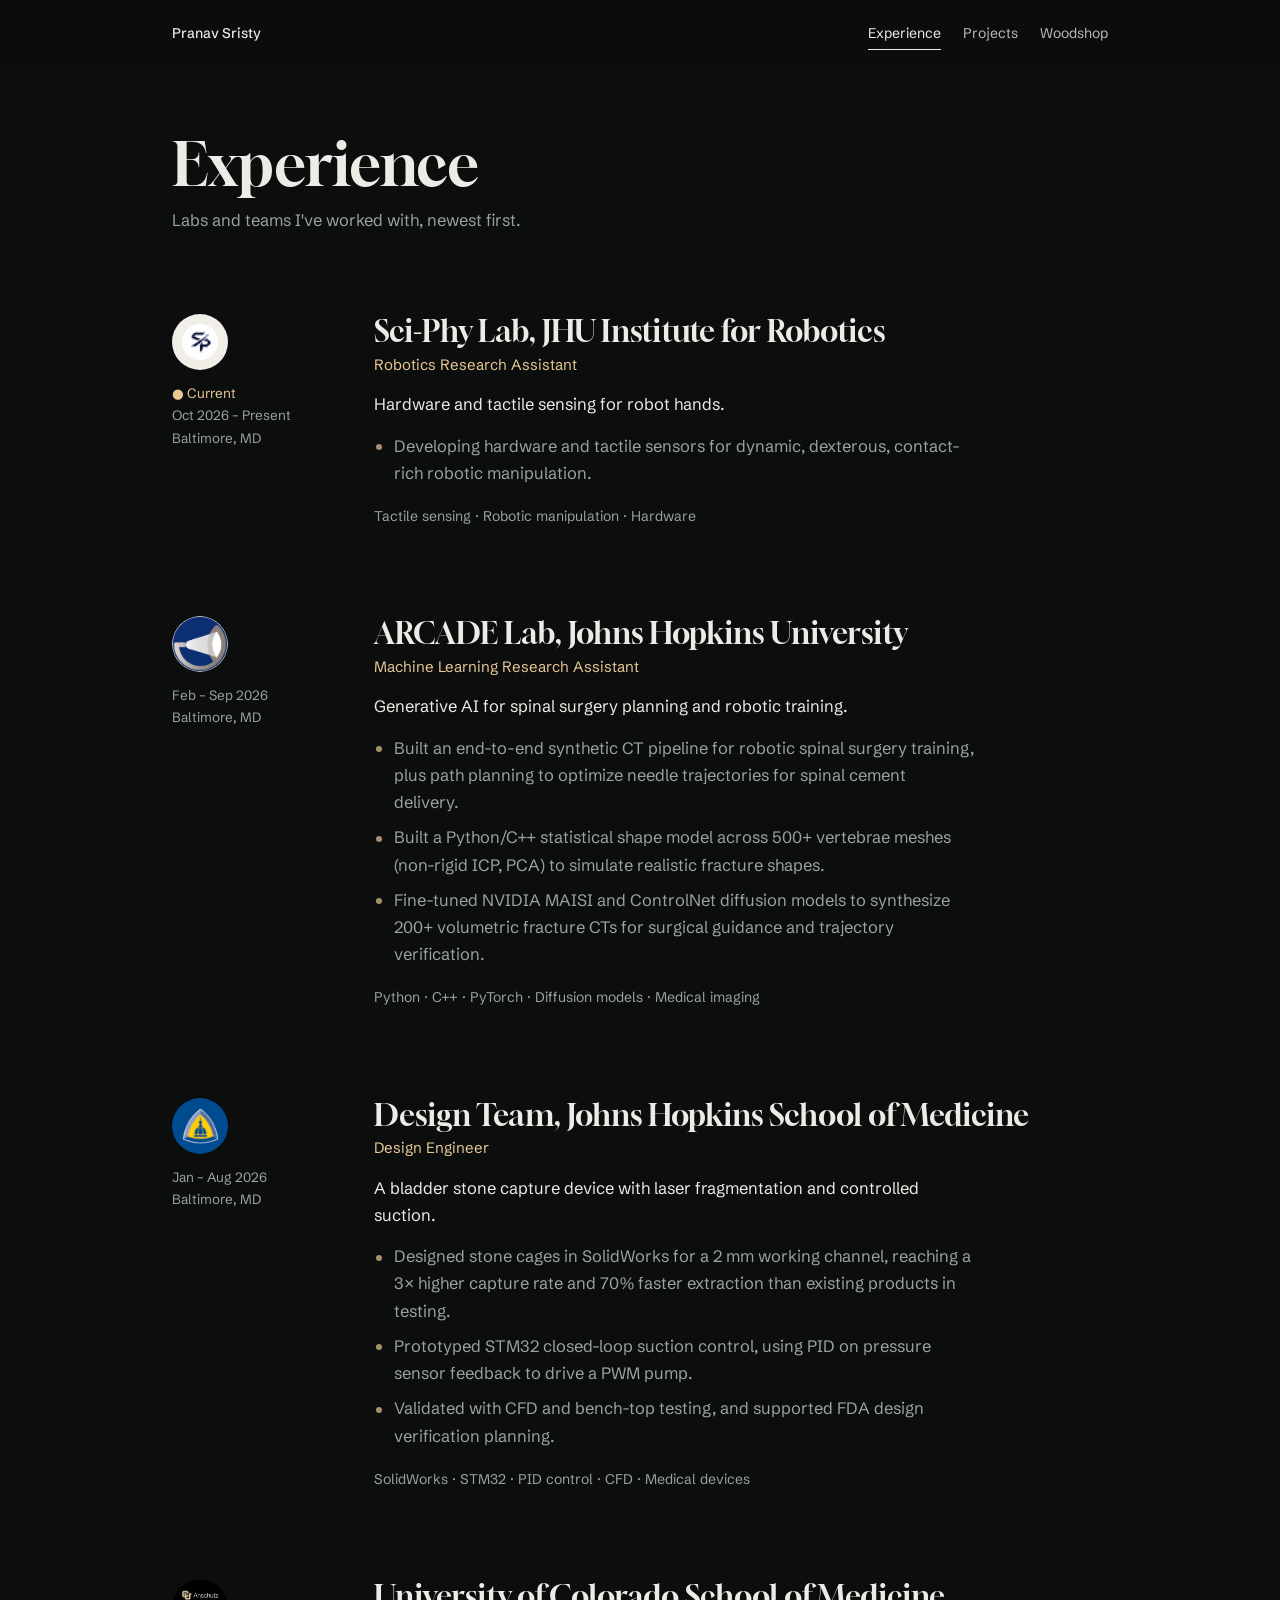
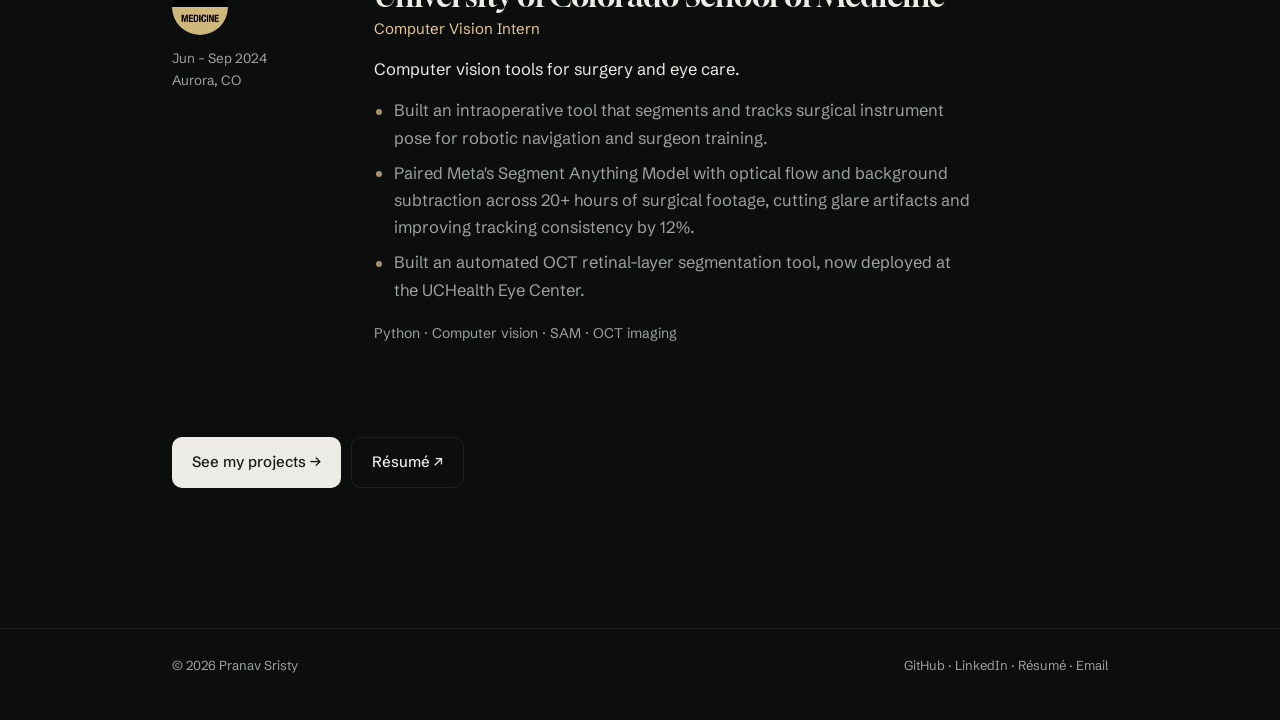
==== experience.html @ 165b97ce "layout changes" ====
<!DOCTYPE html>
<html lang="en">
<head>
  <meta charset="UTF-8" />
  <meta name="viewport" content="width=device-width, initial-scale=1.0" />
  <title>Experience · Pranav Sristy</title>
  <meta name="description" content="Experience and education of Pranav Sristy." />
  <link rel="preconnect" href="https://fonts.googleapis.com" />
  <link rel="preconnect" href="https://fonts.gstatic.com" crossorigin />
  <link href="https://fonts.googleapis.com/css2?family=Gloock&family=Schibsted+Grotesk:wght@400;500;600&display=swap" rel="stylesheet" />
  <link rel="stylesheet" href="style.css?v=11" />
</head>
<body class="inner">
  <header class="site-header">
    <div class="wrap">
      <a class="name" href="index.html">Pranav Sristy</a>
      <nav><a href="experience.html" class="active">Experience</a><a href="projects.html">Projects</a><a href="woodworking.html">Woodshop</a></nav>
    </div>
  </header>

  <main><div class="wrap">
    <div class="page-head">
      <h1 class="fade">Experience</h1>
      <p class="fade" style="animation-delay:.1s">Labs and teams I've worked with, newest first.</p>
    </div>


    <!-- ============ ROLE ============
         Copy an <article> to add another. The id must match the link on the home page (index.html). -->
    <article class="role reveal" id="sciphy">
      <div class="side"><div class="logo light"><img src="images/sciphy2.png" alt="Sci-Phy Lab"></div><span class="meta"><span class="now">● Current</span><br>Oct 2026 – Present<br>Baltimore, MD</span></div>
      <div>
        <h2>Sci-Phy Lab, JHU Institute for Robotics</h2>
        <div class="title">Robotics Research Assistant</div>
        <p class="summary">Hardware and tactile sensing for robot hands.</p>
        <ul>
          <li>Developing hardware and tactile sensors for dynamic, dexterous, contact-rich robotic manipulation.</li>
        </ul>
        <p class="stack">Tactile sensing · Robotic manipulation · Hardware</p>
      </div>
    </article>

    <article class="role reveal" id="arcade">
      <div class="side"><div class="logo"><img src="images/arcade_img.png" alt="ARCADE Lab"></div><span class="meta">Feb – Sep 2026<br>Baltimore, MD</span></div>
      <div>
        <h2>ARCADE Lab, Johns Hopkins University</h2>
        <div class="title">Machine Learning Research Assistant</div>
        <p class="summary">Generative AI for spinal surgery planning and robotic training.</p>
        <ul>
          <li>Built an end-to-end synthetic CT pipeline for robotic spinal surgery training, plus path planning to optimize needle trajectories for spinal cement delivery.</li>
          <li>Built a Python/C++ statistical shape model across 500+ vertebrae meshes (non-rigid ICP, PCA) to simulate realistic fracture shapes.</li>
          <li>Fine-tuned NVIDIA MAISI and ControlNet diffusion models to synthesize 200+ volumetric fracture CTs for surgical guidance and trajectory verification.</li>
        </ul>
        <p class="stack">Python · C++ · PyTorch · Diffusion models · Medical imaging</p>
      </div>
    </article>

    <article class="role reveal" id="design-team">
      <div class="side"><div class="logo"><img src="images/cropped_circle_image.png" alt="JHU Design Team"></div><span class="meta">Jan – Aug 2026<br>Baltimore, MD</span></div>
      <div>
        <h2>Design Team, Johns Hopkins School of Medicine</h2>
        <div class="title">Design Engineer</div>
        <p class="summary">A bladder stone capture device with laser fragmentation and controlled suction.</p>
        <ul>
          <li>Designed stone cages in SolidWorks for a 2 mm working channel, reaching a 3× higher capture rate and 70% faster extraction than existing products in testing.</li>
          <li>Prototyped STM32 closed-loop suction control, using PID on pressure sensor feedback to drive a PWM pump.</li>
          <li>Validated with CFD and bench-top testing, and supported FDA design verification planning.</li>
        </ul>
        <p class="stack">SolidWorks · STM32 · PID control · CFD · Medical devices</p>
      </div>
    </article>

    <article class="role reveal" id="cu-medicine">
      <div class="side"><div class="logo"><img src="images/cu-anschutz.png" alt="University of Colorado School of Medicine"></div><span class="meta">Jun – Sep 2024<br>Aurora, CO</span></div>
      <div>
        <h2>University of Colorado School of Medicine</h2>
        <div class="title">Computer Vision Intern</div>
        <p class="summary">Computer vision tools for surgery and eye care.</p>
        <ul>
          <li>Built an intraoperative tool that segments and tracks surgical instrument pose for robotic navigation and surgeon training.</li>
          <li>Paired Meta's Segment Anything Model with optical flow and background subtraction across 20+ hours of surgical footage, cutting glare artifacts and improving tracking consistency by 12%.</li>
          <li>Built an automated OCT retinal-layer segmentation tool, now deployed at the UCHealth Eye Center.</li>
        </ul>
        <p class="stack">Python · Computer vision · SAM · OCT imaging</p>
      </div>
    </article>

    <div class="reveal" style="padding:24px 0 40px;display:flex;gap:10px;flex-wrap:wrap">
      <a class="btn" href="projects.html">See my projects →</a>
      <a class="btn ghost" href="resume.pdf" target="_blank">Résumé ↗</a>
    </div>
  </div></main>

  <footer class="site-footer">
    <div class="wrap">
      <span>© <span id="year">2026</span> Pranav Sristy</span>
      <span><a href="https://github.com/yourusername" target="_blank" rel="noopener">GitHub</a> · <a href="https://linkedin.com/in/yourusername" target="_blank" rel="noopener">LinkedIn</a> · <a href="resume.pdf" target="_blank">Résumé</a> · <a href="mailto:you@email.com">Email</a></span>
    </div>
  </footer>
  <script src="main.js?v=11"></script>
</body>
</html>
---- style.css ----
/* =========================================================
   Shared styles for every page of the portfolio.
   The sky scene at the top of each page lives in scene.js.
   ========================================================= */

:root {
  --page: #18201b;              /* updated live by scene.js to match the hills */
  --ink: #ecebe5;
  --muted: #9ba39d;
  --faint: rgba(236, 235, 229, .06);
  --line: rgba(236, 235, 229, .1);
  --accent: #e8c894;            /* warm sunlight */
  --hero-ink: #f6f3ea;
  --max: 62rem;
  --serif: "Gloock", Georgia, serif;
  --sans: "Schibsted Grotesk", system-ui, sans-serif;
  --ease-out: cubic-bezier(.2, .8, .2, 1);
  --ease-move: cubic-bezier(.65, 0, .35, 1);
  color-scheme: dark;
}

* { box-sizing: border-box; margin: 0; padding: 0; }
html { scroll-behavior: smooth; scroll-padding-top: 80px; }
body {
  background: var(--page); color: var(--ink);
  font-family: var(--sans); font-size: 16.5px; line-height: 1.65;
  -webkit-font-smoothing: antialiased; transition: background-color 1s;
}
a { color: inherit; text-decoration: none; }
img { max-width: 100%; display: block; }
::selection { background: var(--accent); color: #1a1710; }
:focus-visible { outline: 2px solid var(--accent); outline-offset: 3px; border-radius: 6px; }

.wrap { max-width: var(--max); margin: 0 auto; padding-left: 28px; padding-right: 28px; position: relative; }
.meta { font-size: 13.5px; color: var(--muted); }
.link { color: var(--ink); text-decoration: underline; text-decoration-color: rgba(236, 235, 229, .3); text-underline-offset: 4px; transition: text-decoration-color .2s, color .2s; }
.link:hover { text-decoration-color: var(--accent); }
.ph { position: absolute; inset: 0; display: grid; place-items: center; font-size: 13px; color: var(--muted); }

/* ============ HEADER ============ */
.site-header { position: fixed; top: 0; left: 0; right: 0; z-index: 50; color: var(--hero-ink); transition: background .4s, color .4s, box-shadow .4s; }
.site-header .wrap { display: flex; justify-content: space-between; align-items: center; height: 68px; font-size: 14px; }
.site-header .name { font-weight: 500; }
.site-header nav { display: flex; gap: 22px; align-items: center; }
.site-header nav a { opacity: .78; transition: opacity .2s; position: relative; }
.site-header nav a:hover, .site-header nav a.active { opacity: 1; }
.site-header nav a.active::after { content: ""; position: absolute; left: 0; right: 0; bottom: -4px; height: 1px; background: currentColor; }
.when { font-size: 13px; opacity: .7; }
.site-header.solid {
  color: var(--ink); background: color-mix(in srgb, var(--page) 82%, transparent);
  backdrop-filter: blur(14px); -webkit-backdrop-filter: blur(14px); box-shadow: 0 1px 0 var(--line);
}
.site-header.solid .when { display: none; }

/* ============ SKY SCENE ============ */
.scene-hero { position: relative; height: 100svh; min-height: 640px; max-height: 1000px; color: var(--hero-ink); overflow: hidden; }
.scene-hero.short { height: 58svh; min-height: 440px; max-height: 620px; }
.scene { position: absolute; inset: 0; width: 100%; height: 100%; display: block; }
.scene-hero::after { content: ""; position: absolute; left: 0; right: 0; bottom: 0; height: 90px; background: linear-gradient(transparent, var(--page)); pointer-events: none; z-index: 1; }
.hero-text { position: absolute; left: 0; right: 0; top: 20%; z-index: 2; }
.scene-hero.short .hero-text { top: 104px; }
.hero-text h1 { font-family: var(--serif); font-weight: 400; font-size: clamp(50px, 7.4vw, 92px); line-height: 1; text-wrap: balance; }
.scene-hero.short h1 { font-size: clamp(40px, 5.6vw, 68px); }
.hero-text p { margin-top: 18px; font-size: clamp(16px, 1.5vw, 19px); max-width: 44ch; opacity: .9; }
.hero-links { display: flex; gap: 18px; margin-top: 22px; font-size: 14px; flex-wrap: wrap; }
.hero-links a { opacity: .85; border-bottom: 1px solid transparent; transition: opacity .2s, border-color .2s; }
.hero-links a:hover { opacity: 1; border-color: currentColor; }
.back { display: inline-flex; gap: 8px; align-items: center; font-size: 14px; opacity: .8; margin-bottom: 18px; transition: opacity .2s; }
.back span { transition: transform .3s; }
.back:hover { opacity: 1; }
.back:hover span { transform: translateX(-4px); }

.fade { opacity: 0; transform: translateY(12px); filter: blur(6px); animation: fade-in 1.2s var(--ease-out) forwards; }
@keyframes fade-in { to { opacity: 1; transform: none; filter: none; } }
/* an animation (not a transition) so it never fights hover/press transitions on the same element */
.reveal { opacity: 0; }
.reveal.in { animation: rise .8s var(--ease-out) both; }
@keyframes rise { from { opacity: 0; transform: translateY(16px); } to { opacity: 1; transform: none; } }

/* ============ HOME SECTIONS ============ */
main { padding: 24px 0 40px; }
section { padding: 64px 0; }
.label { font-size: 15px; font-weight: 500; color: var(--accent); margin-bottom: 20px; display: flex; justify-content: space-between; align-items: baseline; gap: 16px; }
.label a { font-weight: 400; color: var(--muted); transition: color .2s; }
.label a:hover { color: var(--ink); }
.big { font-family: var(--serif); font-size: clamp(24px, 2.8vw, 32px); line-height: 1.3; max-width: 30ch; text-wrap: balance; }
.big em { font-style: normal; color: var(--accent); }
.p { color: var(--muted); margin-top: 16px; max-width: 60ch; }
.stack { margin-top: 18px; font-size: 14px; color: var(--muted); }

/* experience rows (home) */
.xp-row { display: grid; grid-template-columns: 56px 1fr auto; gap: 18px; align-items: center; padding: 16px 12px; margin: 0 -12px; border-radius: 12px; transition: background .3s; }
.xp-row:hover { background: var(--faint); }
.xp-row b { font-weight: 500; }
.xp-row p { color: var(--muted); font-size: 15px; }
.xp-row .meta { white-space: nowrap; }
.xp-row .arrow { display: inline-block; margin-left: 10px; color: var(--accent); opacity: 0; transform: translateX(-6px); transition: .3s; }
.xp-row:hover .arrow { opacity: 1; transform: none; }
.logo { width: 44px; height: 44px; border-radius: 50%; background: var(--faint); display: grid; place-items: center; font-size: 12px; font-weight: 600; overflow: hidden; flex-shrink: 0; }
.logo img { width: 100%; height: 100%; object-fit: cover; }
/* small logos with transparent backgrounds: light backing, shown near their real size */
.logo.light { background: #f1efe8; }
.logo.light img { width: 64%; height: 64%; object-fit: contain; }

/* projects (home): every project gets the same row */
.cards { display: grid; gap: 4px; }
.card { display: grid; grid-template-columns: 240px 1fr; gap: 28px; align-items: center; padding: 12px; margin: 0 -12px; border-radius: 16px; transition: background .3s; }
.card:hover { background: var(--faint); }
.card:active { transform: scale(.99); }
.card .img { position: relative; aspect-ratio: 16/10; border-radius: 10px; background: var(--faint); overflow: hidden; }
.card .img img { width: 100%; height: 100%; object-fit: cover; transition: transform .8s var(--ease-out); }
.card:hover .img img { transform: scale(1.04); }
.card .top { display: flex; justify-content: space-between; gap: 12px; align-items: baseline; }
.card b { font-family: var(--serif); font-weight: 400; font-size: 24px; line-height: 1.2; transition: color .25s; }
.card:hover b { color: var(--accent); }
.card p { color: var(--muted); font-size: 15.5px; margin-top: 6px; max-width: 52ch; }
.card .stack { margin-top: 12px; font-size: 13.5px; }
.card .go { color: var(--accent); opacity: 0; transform: translateX(-6px); transition: opacity .25s, transform .25s var(--ease-out); }
.card:hover .go { opacity: 1; transform: none; }

/* woodshop slideshow (home) */
.shop-row { display: grid; grid-template-columns: 1fr 340px; gap: 40px; align-items: center; }
.shop-row .btn { margin-top: 20px; }
.shop-show { position: relative; display: block; aspect-ratio: 4/3; border-radius: 16px; overflow: hidden; background: var(--faint); isolation: isolate; }
.shop-show .slide { position: absolute; inset: 0; margin: 0; opacity: 0; transition: opacity 1.2s ease; }
.shop-show .slide.on { opacity: 1; }
.shop-show .slide img, .shop-show .slide .ph { width: 100%; height: 100%; object-fit: cover; transform: scale(1.02); }
.shop-show .slide.on img, .shop-show .slide.on .ph { animation: drift 6s ease-out forwards; }
@keyframes drift { from { transform: scale(1.02); } to { transform: scale(1.09); } }
.shop-show::after { content: ""; position: absolute; inset: 0; z-index: 1; pointer-events: none; background: linear-gradient(transparent 50%, rgba(0, 0, 0, .55)); }
.show-bars { position: absolute; left: 12px; right: 12px; top: 11px; z-index: 2; display: flex; gap: 4px; }
.show-bars i { flex: 1; height: 2px; border-radius: 2px; background: rgba(255, 255, 255, .25); overflow: hidden; }
.show-bars i::after { content: ""; display: block; height: 100%; width: 100%; background: #fff; transform: scaleX(0); transform-origin: left; }
.show-bars i.done::after { transform: scaleX(1); }
.show-bars i.on::after { animation: bar var(--dur, 4.5s) linear forwards; }
.shop-show.paused .show-bars i.on::after { animation-play-state: paused; }
@keyframes bar { to { transform: scaleX(1); } }
.show-cap { position: absolute; left: 14px; right: 14px; bottom: 12px; z-index: 2; display: flex; justify-content: space-between; align-items: flex-end; gap: 16px; color: #fff; }
.show-cap b { display: block; font-family: var(--serif); font-weight: 400; font-size: 18px; line-height: 1.15; transition: opacity .4s; }
.show-cap span { font-size: 12px; opacity: .8; }
.show-cap .show-cta { flex-shrink: 0; font-size: 13px; opacity: 1; transition: color .25s; }
.shop-show:hover .show-cta { color: var(--accent); }
.shop-show.swap .show-cap b, .shop-show.swap #showMeta { opacity: 0; }
#showMeta { display: block; transition: opacity .4s; }

.btn { display: inline-flex; align-items: center; gap: 8px; margin-top: 24px; padding: 12px 20px; border-radius: 10px; background: var(--ink); color: #15160f; font-weight: 500; font-family: inherit; font-size: 15px; border: none; cursor: pointer; transition: background .25s, transform .15s var(--ease-out); }
.btn:hover { background: var(--accent); }
.btn:active { transform: scale(.97); }
.btn.ghost { background: transparent; color: var(--ink); border: 1px solid var(--line); }
.btn.ghost:hover { border-color: var(--accent); background: transparent; }
.copied { display: inline-block; margin-left: 12px; font-size: 14px; color: var(--accent); opacity: 0; transform: translateX(-6px); transition: opacity .2s, transform .2s var(--ease-out); }
.copied.show { opacity: 1; transform: none; }
.btn.pulse { animation: pulse .5s var(--ease-out); }
@keyframes pulse { 0% { box-shadow: 0 0 0 0 rgba(232, 200, 148, .55); } 100% { box-shadow: 0 0 0 12px rgba(232, 200, 148, 0); } }

/* ============ FOOTER ============ */
.site-footer { border-top: 1px solid var(--line); }
.site-footer .wrap { padding-top: 26px; padding-bottom: 44px; color: var(--muted); font-size: 13px; display: flex; justify-content: space-between; gap: 12px; flex-wrap: wrap; }
.site-footer a:hover { color: var(--ink); }

/* ============ EXPERIENCE PAGE ============ */
.role { display: grid; grid-template-columns: 170px 1fr; gap: 32px; padding: 44px 0; scroll-margin-top: 90px; }
.role:first-child { padding-top: 24px; }
.role .side { display: flex; flex-direction: column; gap: 12px; }
.role .side .logo { width: 56px; height: 56px; }
.role .now { color: var(--accent); }
.role h2 { font-family: var(--serif); font-weight: 400; font-size: 30px; line-height: 1.15; }
.role .title { color: var(--accent); margin-top: 4px; font-size: 15px; }
.role .summary { margin-top: 14px; max-width: 60ch; }
.role ul { list-style: none; margin-top: 14px; display: grid; gap: 8px; max-width: 60ch; }
.role li { position: relative; padding-left: 20px; color: var(--muted); }
.role li::before { content: ""; position: absolute; left: 2px; top: .7em; width: 6px; height: 6px; border-radius: 50%; background: var(--accent); opacity: .7; }

:target.role h2 { color: var(--accent); transition: color 1.2s; }

/* ============ PROJECT PAGE ============ */
.facts { display: grid; grid-template-columns: repeat(4, 1fr); gap: 24px; margin-top: 8px; }
.facts .meta { display: block; margin-bottom: 2px; }
.facts b { font-weight: 500; font-size: 15px; }
.facts a { color: var(--accent); }
.cover { position: relative; aspect-ratio: 16/8; border-radius: 16px; overflow: hidden; background: var(--faint); margin-top: 28px; }
.cover img, .cover video { width: 100%; height: 100%; object-fit: cover; }
.article { display: grid; grid-template-columns: 170px 1fr; gap: 40px; padding: 56px 0 0; }
.toc { position: sticky; top: 96px; align-self: start; display: grid; gap: 6px; }
.toc a { font-size: 14px; color: var(--muted); transition: color .2s; }
.toc a:hover, .toc a.active { color: var(--ink); }
.toc a.active::before { content: "— "; color: var(--accent); }
.prose { max-width: 640px; }
.prose h2 { font-family: var(--serif); font-weight: 400; font-size: 28px; margin: 52px 0 12px; scroll-margin-top: 96px; }
.prose h2:first-child { margin-top: 0; }
.prose p { color: var(--muted); font-size: 16.5px; }
.prose p + p { margin-top: 14px; }
.prose strong { color: var(--ink); font-weight: 500; }
.prose ul { list-style: none; margin-top: 14px; display: grid; gap: 8px; }
.prose li { position: relative; padding-left: 20px; color: var(--muted); }
.prose li::before { content: ""; position: absolute; left: 2px; top: .7em; width: 6px; height: 6px; border-radius: 50%; background: var(--accent); opacity: .7; }
.prose figure { margin: 26px 0; }
.prose figure .frame { position: relative; aspect-ratio: 16/10; border-radius: 12px; overflow: hidden; background: var(--faint); }
.prose figure img { width: 100%; height: 100%; object-fit: cover; }
.prose figcaption { margin-top: 8px; font-size: 13.5px; color: var(--muted); }
.duo { display: grid; grid-template-columns: 1fr 1fr; gap: 12px; margin: 26px 0; }
.duo figure { margin: 0; }
.stats { display: grid; grid-template-columns: repeat(3, 1fr); gap: 12px; margin-top: 18px; }
.stats div { padding: 4px 0; }
.stats b { display: block; font-family: var(--serif); font-weight: 400; font-size: 30px; color: var(--accent); line-height: 1.1; }
.stats span { font-size: 13px; color: var(--muted); }
.pager { display: grid; grid-template-columns: 1fr 1fr; gap: 14px; margin: 80px 0 20px; padding-top: 28px; border-top: 1px solid var(--line); }
.pager a { padding: 8px 0; }
.pager b { transition: color .25s; }
.pager a:hover b { color: var(--accent); }
.pager a:last-child { text-align: right; }
.pager b { display: block; font-family: var(--serif); font-weight: 400; font-size: 24px; margin-top: 4px; }

/* ============ WOODSHOP PAGE ============ */
.filters { display: flex; flex-wrap: wrap; gap: 22px; margin-bottom: 28px; }
.chip { font: inherit; font-size: 15px; padding: 4px 0; border: none; background: none; color: var(--muted); cursor: pointer; position: relative; transition: color .2s; }
.chip:hover { color: var(--ink); }
.chip::after { content: ""; position: absolute; left: 0; right: 0; bottom: 0; height: 1.5px; background: var(--accent); transform: scaleX(0); transform-origin: left; transition: transform .25s var(--ease-out); }
.chip.on { color: var(--ink); }
.chip.on::after { transform: scaleX(1); }
.chip:active { transform: scale(.97); }
.gallery { columns: 3 240px; column-gap: 14px; }
.piece { break-inside: avoid; display: block; width: 100%; margin: 0 0 20px; padding: 0; border: none; background: none; color: inherit; font: inherit; text-align: left; cursor: zoom-in; }
.piece:active { transform: scale(.99); }
.piece h3 { transition: color .25s; }
.piece:hover h3 { color: var(--accent); }
.piece.hidden { display: none; }
.piece .img { position: relative; background: var(--faint); overflow: hidden; border-radius: 12px; }
.piece .img img { width: 100%; height: 100%; object-fit: cover; transition: transform .8s var(--ease-out); }
.piece:hover .img img { transform: scale(1.04); }
.piece .info { padding: 10px 2px 0; display: flex; justify-content: space-between; align-items: baseline; gap: 10px; }
.piece h3 { font-size: 15.5px; font-weight: 500; }
.tall { aspect-ratio: 3/4; } .wide-img { aspect-ratio: 4/3; } .square { aspect-ratio: 1; }

.lightbox { position: fixed; inset: 0; z-index: 200; display: grid; place-items: center; padding: 24px; background: rgba(8, 10, 9, .78); backdrop-filter: blur(14px); -webkit-backdrop-filter: blur(14px); opacity: 0; pointer-events: none; transition: opacity .2s ease-in; }
.lightbox.open { opacity: 1; pointer-events: auto; transition: opacity .25s var(--ease-out); }
.lb-inner { position: relative; display: grid; grid-template-columns: minmax(0, 1.6fr) minmax(240px, 1fr); width: 100%; max-width: 1060px; max-height: calc(100svh - 48px); border-radius: 18px; overflow: hidden; background: var(--page); transform: scale(.95); transition: transform .2s ease-in; }
.lightbox.open .lb-inner { transform: none; transition: transform .3s var(--ease-out); }
.lb-media { position: relative; min-height: 320px; background: var(--faint); }
.lb-media img { width: 100%; height: 100%; max-height: calc(100svh - 48px); object-fit: contain; }
.lb-body { padding: 30px; display: flex; flex-direction: column; gap: 12px; overflow-y: auto; }
.lb-body h2 { font-family: var(--serif); font-weight: 400; font-size: 30px; line-height: 1.1; }
.lb-body p { color: var(--muted); }
.specs { display: grid; margin-top: 4px; }
.specs div { display: flex; justify-content: space-between; gap: 12px; padding: 9px 0; font-size: 14px; }
.specs div + div { border-top: 1px solid var(--line); }
.lb-nav { display: flex; gap: 8px; margin-top: auto; padding-top: 10px; }
.lb-btn { width: 40px; height: 40px; border-radius: 50%; border: 1px solid var(--line); background: transparent; color: var(--ink); cursor: pointer; font-size: 16px; display: grid; place-items: center; transition: border-color .2s; }
.lb-btn:hover { border-color: var(--accent); }
.lb-btn:active { transform: scale(.94); }
.lb-close { position: absolute; top: 14px; right: 14px; z-index: 2; background: rgba(0, 0, 0, .35); }

/* ============ LANDING (index.html): one screen, no scrolling ============ */
body.landing { height: 100svh; overflow: hidden; }
.landing .scene-hero { height: 100svh; min-height: 0; max-height: none; }
.landing .scene-hero::after { display: none; }
.landing .hero-text { top: 17%; }
.doors { display: flex; flex-direction: column; align-items: flex-start; gap: 4px; margin-top: 30px; }
.doors a { display: inline-flex; align-items: baseline; gap: 12px; font-family: var(--serif); font-size: clamp(26px, 2.8vw, 34px); line-height: 1.2; }
.doors span { background: linear-gradient(currentColor, currentColor) 0 100% / 0 1px no-repeat; transition: background-size .35s var(--ease-out); }
.doors a:hover span { background-size: 100% 1px; }
.doors i { font-style: normal; font-size: .62em; opacity: 0; transform: translateX(-8px); transition: opacity .25s, transform .25s var(--ease-out); }
.doors a:hover i, .doors a:focus-visible i { opacity: 1; transform: none; }
.landing .hero-links { margin-top: 28px; }

/* ============ INNER PAGES: plain, sleek, near black ============ */
body.inner { --page: #0c0d0d; --faint: rgba(255, 255, 255, .05); --line: rgba(255, 255, 255, .08); }
.inner .site-header { position: sticky; color: var(--ink); background: color-mix(in srgb, var(--page) 86%, transparent); backdrop-filter: blur(14px); -webkit-backdrop-filter: blur(14px); }
.inner .site-header.solid { box-shadow: 0 1px 0 var(--line); }
.inner main { padding-top: 0; }
.page-head { padding: 64px 0 36px; }
.page-head h1 { font-family: var(--serif); font-weight: 400; font-size: clamp(42px, 5.4vw, 60px); line-height: 1.05; }
.page-head p { color: var(--muted); margin-top: 12px; max-width: 52ch; }
.page-head .back { color: var(--muted); opacity: 1; margin-bottom: 20px; }
.page-head .back:hover { color: var(--ink); }
.inner .site-footer { margin-top: 60px; }

/* ============ RESPONSIVE ============ */
@media (max-width: 760px) {
  .wrap { padding-left: 20px; padding-right: 20px; }
  .site-header nav { gap: 14px; }
  .site-header nav .hide-sm, .when { display: none; }
  .hero-text { top: 16%; }
  .scene-hero.short .hero-text { top: 92px; }
  .card { grid-template-columns: 1fr; gap: 14px; }
  .xp-row { grid-template-columns: 44px 1fr; }
  .xp-row .meta { grid-column: 2; }
  .shop-row { grid-template-columns: 1fr; gap: 24px; }
  .role, .article { grid-template-columns: 1fr; gap: 16px; }
  .role .side { flex-direction: row; align-items: center; }
  .toc { display: none; }
  .facts { grid-template-columns: repeat(2, 1fr); }
  .stats, .duo { grid-template-columns: 1fr; }
  .pager { grid-template-columns: 1fr; }
  .pager a:last-child { text-align: left; }
  .lb-inner { grid-template-columns: 1fr; overflow-y: auto; }
  .lb-media img { max-height: 55svh; }
}

@media (prefers-reduced-motion: reduce) {
  *, *::before, *::after { animation: none !important; transition: none !important; }
  .fade, .reveal { opacity: 1 !important; transform: none; filter: none; }
}
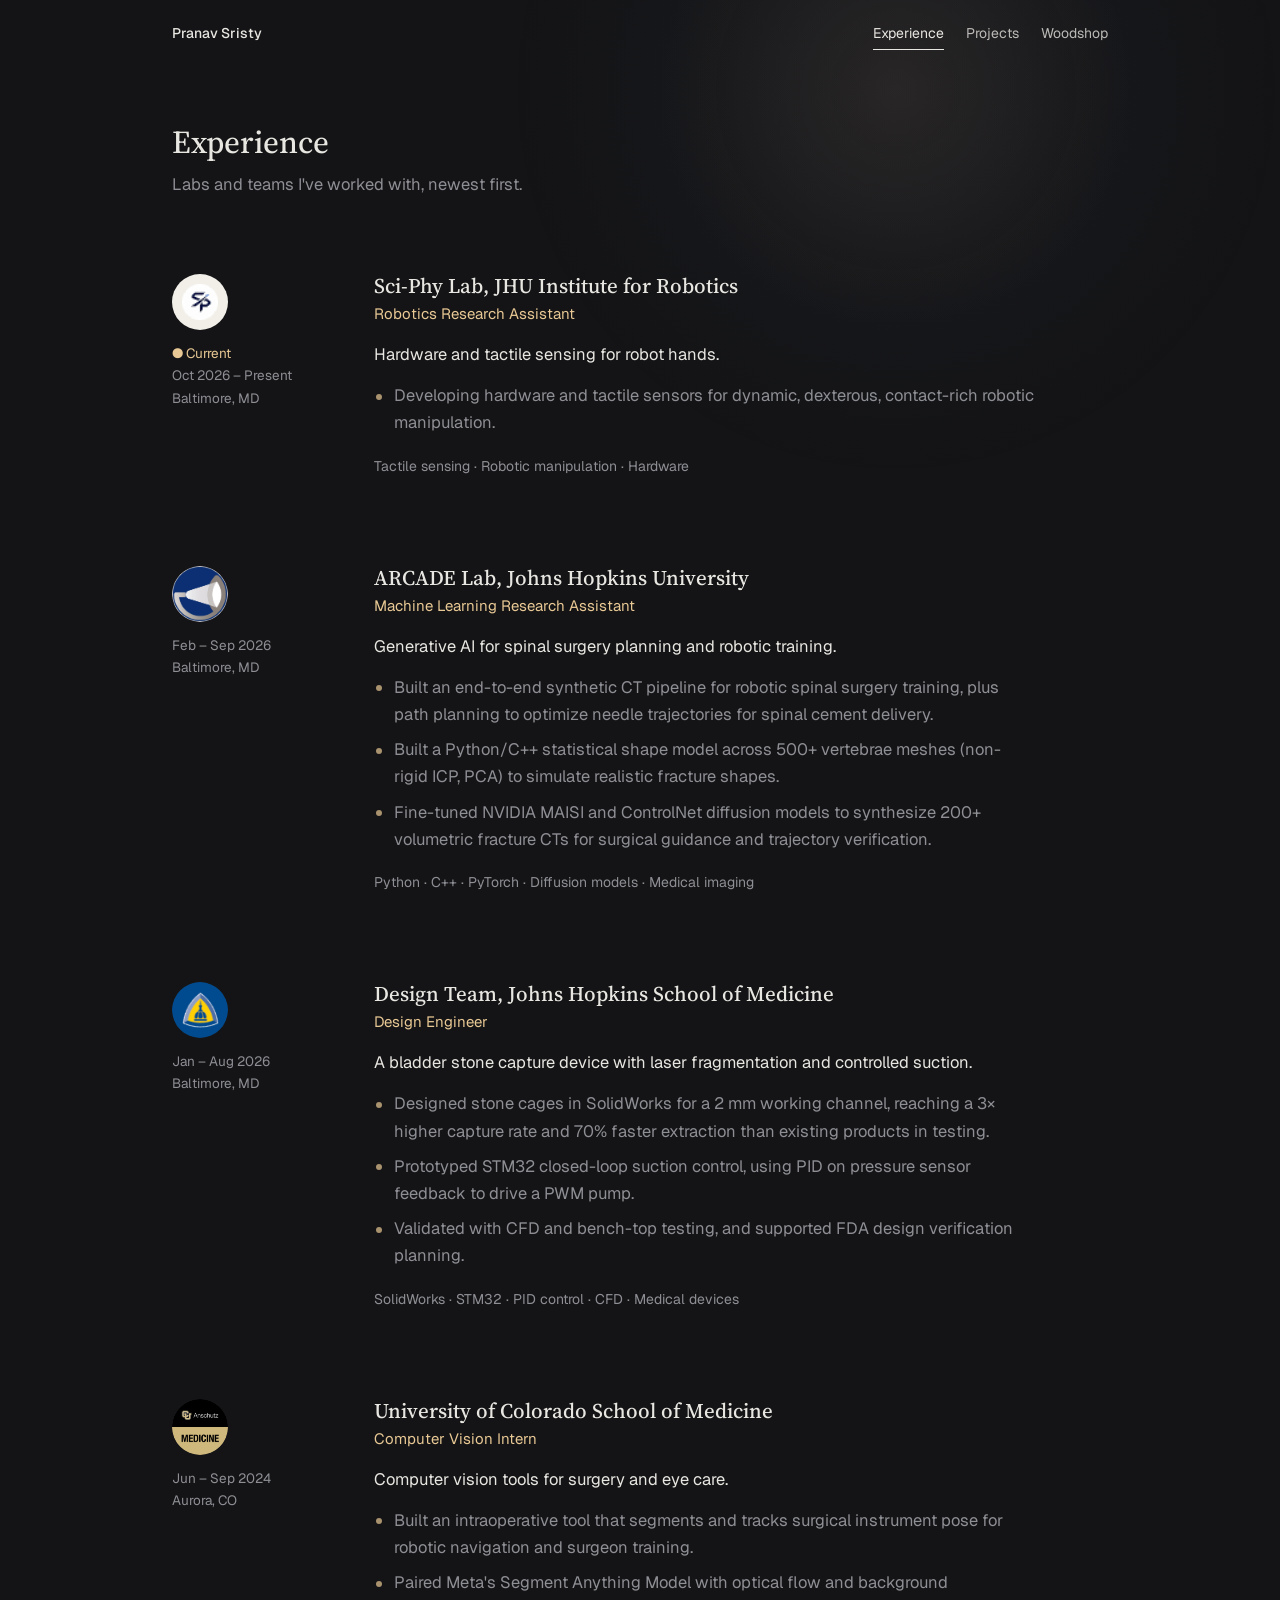
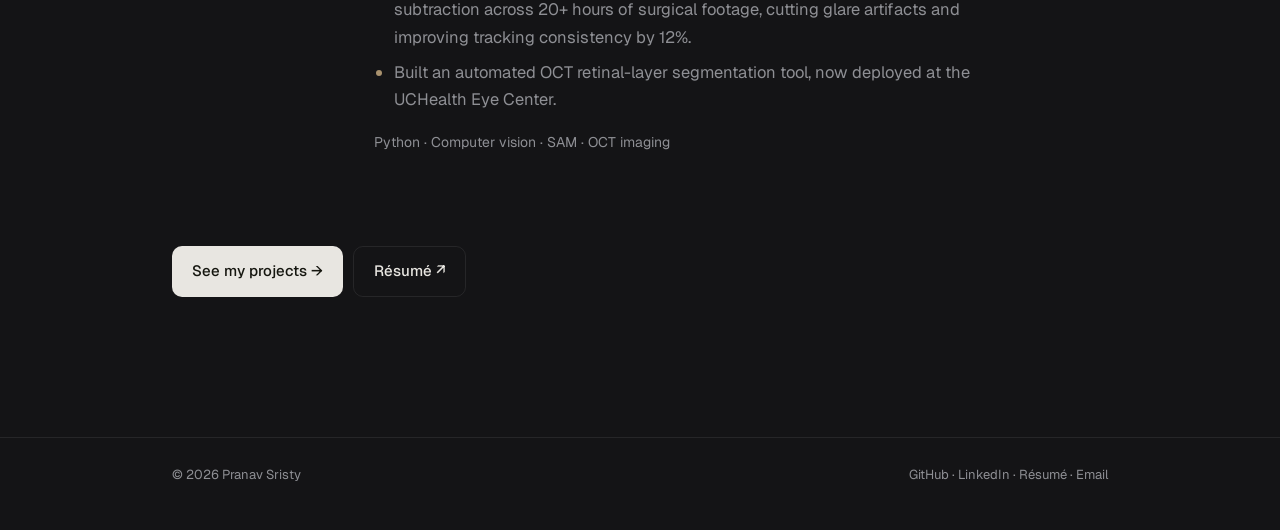
==== commit 024df0f7: "changed theme" ====
--- a/experience.html
+++ b/experience.html
@@ -7,8 +7,8 @@
   <meta name="description" content="Experience and education of Pranav Sristy." />
   <link rel="preconnect" href="https://fonts.googleapis.com" />
   <link rel="preconnect" href="https://fonts.gstatic.com" crossorigin />
-  <link href="https://fonts.googleapis.com/css2?family=Gloock&family=Schibsted+Grotesk:wght@400;500;600&display=swap" rel="stylesheet" />
-  <link rel="stylesheet" href="style.css?v=11" />
+  <link href="https://fonts.googleapis.com/css2?family=Source+Serif+4:opsz,wght@8..60,400;8..60,500&family=Geist:wght@400..600&display=swap" rel="stylesheet" />
+  <link rel="stylesheet" href="style.css?v=14" />
 </head>
 <body class="inner">
   <header class="site-header">
@@ -97,6 +97,6 @@
       <span><a href="https://github.com/yourusername" target="_blank" rel="noopener">GitHub</a> · <a href="https://linkedin.com/in/yourusername" target="_blank" rel="noopener">LinkedIn</a> · <a href="resume.pdf" target="_blank">Résumé</a> · <a href="mailto:you@email.com">Email</a></span>
     </div>
   </footer>
-  <script src="main.js?v=11"></script>
+  <script src="main.js?v=14"></script>
 </body>
 </html>
--- a/style.css
+++ b/style.css
@@ -1,6 +1,6 @@
 /* =========================================================
    Shared styles for every page of the portfolio.
-   The sky scene at the top of each page lives in scene.js.
+   The ink landscape on the landing page lives in scene.js.
    ========================================================= */
 
 :root {
@@ -12,8 +12,8 @@
   --accent: #e8c894;            /* warm sunlight */
   --hero-ink: #f6f3ea;
   --max: 62rem;
-  --serif: "Gloock", Georgia, serif;
-  --sans: "Schibsted Grotesk", system-ui, sans-serif;
+  --serif: "Source Serif 4", Georgia, serif;
+  --sans: "Geist", system-ui, sans-serif;
   --ease-out: cubic-bezier(.2, .8, .2, 1);
   --ease-move: cubic-bezier(.65, 0, .35, 1);
   color-scheme: dark;
@@ -59,8 +59,8 @@
 .scene-hero::after { content: ""; position: absolute; left: 0; right: 0; bottom: 0; height: 90px; background: linear-gradient(transparent, var(--page)); pointer-events: none; z-index: 1; }
 .hero-text { position: absolute; left: 0; right: 0; top: 20%; z-index: 2; }
 .scene-hero.short .hero-text { top: 104px; }
-.hero-text h1 { font-family: var(--serif); font-weight: 400; font-size: clamp(50px, 7.4vw, 92px); line-height: 1; text-wrap: balance; }
-.scene-hero.short h1 { font-size: clamp(40px, 5.6vw, 68px); }
+.hero-text h1 { font-family: var(--serif); font-weight: 500; font-size: clamp(30px, 3.4vw, 42px); line-height: 1; text-wrap: balance; }
+.scene-hero.short h1 { font-size: clamp(28px, 3vw, 36px); }
 .hero-text p { margin-top: 18px; font-size: clamp(16px, 1.5vw, 19px); max-width: 44ch; opacity: .9; }
 .hero-links { display: flex; gap: 18px; margin-top: 22px; font-size: 14px; flex-wrap: wrap; }
 .hero-links a { opacity: .85; border-bottom: 1px solid transparent; transition: opacity .2s, border-color .2s; }
@@ -83,7 +83,7 @@
 .label { font-size: 15px; font-weight: 500; color: var(--accent); margin-bottom: 20px; display: flex; justify-content: space-between; align-items: baseline; gap: 16px; }
 .label a { font-weight: 400; color: var(--muted); transition: color .2s; }
 .label a:hover { color: var(--ink); }
-.big { font-family: var(--serif); font-size: clamp(24px, 2.8vw, 32px); line-height: 1.3; max-width: 30ch; text-wrap: balance; }
+.big { font-family: var(--serif); font-size: clamp(20px, 2vw, 24px); line-height: 1.35; max-width: 30ch; text-wrap: balance; }
 .big em { font-style: normal; color: var(--accent); }
 .p { color: var(--muted); margin-top: 16px; max-width: 60ch; }
 .stack { margin-top: 18px; font-size: 14px; color: var(--muted); }
@@ -111,7 +111,7 @@
 .card .img img { width: 100%; height: 100%; object-fit: cover; transition: transform .8s var(--ease-out); }
 .card:hover .img img { transform: scale(1.04); }
 .card .top { display: flex; justify-content: space-between; gap: 12px; align-items: baseline; }
-.card b { font-family: var(--serif); font-weight: 400; font-size: 24px; line-height: 1.2; transition: color .25s; }
+.card b { font-family: var(--serif); font-weight: 500; font-size: 19px; line-height: 1.2; transition: color .25s; }
 .card:hover b { color: var(--accent); }
 .card p { color: var(--muted); font-size: 15.5px; margin-top: 6px; max-width: 52ch; }
 .card .stack { margin-top: 12px; font-size: 13.5px; }
@@ -136,7 +136,7 @@
 .shop-show.paused .show-bars i.on::after { animation-play-state: paused; }
 @keyframes bar { to { transform: scaleX(1); } }
 .show-cap { position: absolute; left: 14px; right: 14px; bottom: 12px; z-index: 2; display: flex; justify-content: space-between; align-items: flex-end; gap: 16px; color: #fff; }
-.show-cap b { display: block; font-family: var(--serif); font-weight: 400; font-size: 18px; line-height: 1.15; transition: opacity .4s; }
+.show-cap b { display: block; font-family: var(--serif); font-weight: 500; font-size: 16px; line-height: 1.15; transition: opacity .4s; }
 .show-cap span { font-size: 12px; opacity: .8; }
 .show-cap .show-cta { flex-shrink: 0; font-size: 13px; opacity: 1; transition: color .25s; }
 .shop-show:hover .show-cta { color: var(--accent); }
@@ -164,7 +164,7 @@
 .role .side { display: flex; flex-direction: column; gap: 12px; }
 .role .side .logo { width: 56px; height: 56px; }
 .role .now { color: var(--accent); }
-.role h2 { font-family: var(--serif); font-weight: 400; font-size: 30px; line-height: 1.15; }
+.role h2 { font-family: var(--serif); font-weight: 500; font-size: 21px; line-height: 1.15; }
 .role .title { color: var(--accent); margin-top: 4px; font-size: 15px; }
 .role .summary { margin-top: 14px; max-width: 60ch; }
 .role ul { list-style: none; margin-top: 14px; display: grid; gap: 8px; max-width: 60ch; }
@@ -186,7 +186,7 @@
 .toc a:hover, .toc a.active { color: var(--ink); }
 .toc a.active::before { content: "— "; color: var(--accent); }
 .prose { max-width: 640px; }
-.prose h2 { font-family: var(--serif); font-weight: 400; font-size: 28px; margin: 52px 0 12px; scroll-margin-top: 96px; }
+.prose h2 { font-family: var(--serif); font-weight: 500; font-size: 21px; margin: 52px 0 12px; scroll-margin-top: 96px; }
 .prose h2:first-child { margin-top: 0; }
 .prose p { color: var(--muted); font-size: 16.5px; }
 .prose p + p { margin-top: 14px; }
@@ -202,14 +202,14 @@
 .duo figure { margin: 0; }
 .stats { display: grid; grid-template-columns: repeat(3, 1fr); gap: 12px; margin-top: 18px; }
 .stats div { padding: 4px 0; }
-.stats b { display: block; font-family: var(--serif); font-weight: 400; font-size: 30px; color: var(--accent); line-height: 1.1; }
+.stats b { display: block; font-family: var(--serif); font-weight: 500; font-size: 24px; color: var(--accent); line-height: 1.1; }
 .stats span { font-size: 13px; color: var(--muted); }
 .pager { display: grid; grid-template-columns: 1fr 1fr; gap: 14px; margin: 80px 0 20px; padding-top: 28px; border-top: 1px solid var(--line); }
 .pager a { padding: 8px 0; }
 .pager b { transition: color .25s; }
 .pager a:hover b { color: var(--accent); }
 .pager a:last-child { text-align: right; }
-.pager b { display: block; font-family: var(--serif); font-weight: 400; font-size: 24px; margin-top: 4px; }
+.pager b { display: block; font-family: var(--serif); font-weight: 500; font-size: 18px; margin-top: 4px; }
 
 /* ============ WOODSHOP PAGE ============ */
 .filters { display: flex; flex-wrap: wrap; gap: 22px; margin-bottom: 28px; }
@@ -239,7 +239,7 @@
 .lb-media { position: relative; min-height: 320px; background: var(--faint); }
 .lb-media img { width: 100%; height: 100%; max-height: calc(100svh - 48px); object-fit: contain; }
 .lb-body { padding: 30px; display: flex; flex-direction: column; gap: 12px; overflow-y: auto; }
-.lb-body h2 { font-family: var(--serif); font-weight: 400; font-size: 30px; line-height: 1.1; }
+.lb-body h2 { font-family: var(--serif); font-weight: 500; font-size: 22px; line-height: 1.1; }
 .lb-body p { color: var(--muted); }
 .specs { display: grid; margin-top: 4px; }
 .specs div { display: flex; justify-content: space-between; gap: 12px; padding: 9px 0; font-size: 14px; }
@@ -250,27 +250,38 @@
 .lb-btn:active { transform: scale(.94); }
 .lb-close { position: absolute; top: 14px; right: 14px; z-index: 2; background: rgba(0, 0, 0, .35); }
 
-/* ============ LANDING (index.html): one screen, no scrolling ============ */
-body.landing { height: 100svh; overflow: hidden; }
-.landing .scene-hero { height: 100svh; min-height: 0; max-height: none; }
-.landing .scene-hero::after { display: none; }
-.landing .hero-text { top: 17%; }
-.doors { display: flex; flex-direction: column; align-items: flex-start; gap: 4px; margin-top: 30px; }
-.doors a { display: inline-flex; align-items: baseline; gap: 12px; font-family: var(--serif); font-size: clamp(26px, 2.8vw, 34px); line-height: 1.2; }
-.doors span { background: linear-gradient(currentColor, currentColor) 0 100% / 0 1px no-repeat; transition: background-size .35s var(--ease-out); }
-.doors a:hover span { background-size: 100% 1px; }
-.doors i { font-style: normal; font-size: .62em; opacity: 0; transform: translateX(-8px); transition: opacity .25s, transform .25s var(--ease-out); }
-.doors a:hover i, .doors a:focus-visible i { opacity: 1; transform: none; }
-.landing .hero-links { margin-top: 28px; }
-
-/* ============ INNER PAGES: plain, sleek, near black ============ */
-body.inner { --page: #0c0d0d; --faint: rgba(255, 255, 255, .05); --line: rgba(255, 255, 255, .08); }
-.inner .site-header { position: sticky; color: var(--ink); background: color-mix(in srgb, var(--page) 86%, transparent); backdrop-filter: blur(14px); -webkit-backdrop-filter: blur(14px); }
-.inner .site-header.solid { box-shadow: 0 1px 0 var(--line); }
+/* ============ LANDING (index.html): ink mountains on paper, one screen ============ */
+body.landing { --page: #f2eee6; --ink: #1b1a18; --hero-ink: #1b1a18; height: 100svh; overflow: hidden; color-scheme: light; font-family: var(--serif); }
+body.landing ::selection { background: #1b1a18; color: #f2eee6; }
+.ink-hero { position: relative; height: 100svh; overflow: hidden; }
+.ink { position: absolute; inset: 0; width: 100%; height: 100%; display: block; touch-action: pan-y; }
+/* a little paper grain over everything */
+.ink-hero::after { content: ""; position: absolute; inset: 0; pointer-events: none; opacity: .08; mix-blend-mode: multiply;
+  background-image: url("data:image/svg+xml,%3Csvg xmlns='http://www.w3.org/2000/svg' width='180' height='180'%3E%3Cfilter id='n'%3E%3CfeTurbulence type='fractalNoise' baseFrequency='.85' numOctaves='2' stitchTiles='stitch'/%3E%3C/filter%3E%3Crect width='100%25' height='100%25' filter='url(%23n)'/%3E%3C/svg%3E"); }
+.landing .intro { position: absolute; left: 0; right: 0; top: 24%; z-index: 2; pointer-events: none; }
+.landing .intro > * { max-width: 30rem; pointer-events: auto; }
+.landing .intro h1 { font-family: var(--serif); font-weight: 500; font-size: 22px; line-height: 1.25; margin-bottom: 14px; }
+.landing .intro p { font-size: 16px; line-height: 1.6; opacity: .85; }
+.landing .intro p + p { margin-top: 4px; }
+.landing .intro a { background: linear-gradient(currentColor, currentColor) 0 100% / 100% 1px no-repeat; padding-bottom: 1px; transition: background-size .3s var(--ease-out); }
+.landing .intro a:hover { background-size: 0 1px; background-position: 100% 100%; }
+.landing .site-header nav { gap: 22px; }
+.landing .site-header nav a { opacity: .8; }
+.site-header .sep { width: 1px; height: 13px; background: currentColor; opacity: .28; }
+.site-header nav .ext { font-size: 13.5px; }
+.colophon { position: absolute; left: 0; right: 0; bottom: 24px; z-index: 2; display: flex; justify-content: space-between; font-size: 12.5px; opacity: .5; pointer-events: none; }
+
+/* ============ INNER PAGES: plain charcoal, one soft light following the cursor ============ */
+body.inner { --page: #141416; --ink: #e8e6e1; --muted: #8e8f94; --faint: rgba(255, 255, 255, .04); --line: rgba(255, 255, 255, .08); }
+.cursor-glow { position: fixed; inset: 0; z-index: -1; pointer-events: none;
+  background: radial-gradient(340px circle at var(--wx, 70%) var(--wy, 10%), rgba(232, 176, 120, .075), transparent 70%),
+              radial-gradient(560px circle at var(--cx, 70%) var(--cy, 10%), rgba(110, 146, 196, .06), transparent 70%); }
+.inner .site-header { position: sticky; color: var(--ink); background: transparent; }
+.inner .site-header.solid { background: color-mix(in srgb, var(--page) 86%, transparent); backdrop-filter: blur(14px); -webkit-backdrop-filter: blur(14px); box-shadow: 0 1px 0 var(--line); }
 .inner main { padding-top: 0; }
-.page-head { padding: 64px 0 36px; }
-.page-head h1 { font-family: var(--serif); font-weight: 400; font-size: clamp(42px, 5.4vw, 60px); line-height: 1.05; }
-.page-head p { color: var(--muted); margin-top: 12px; max-width: 52ch; }
+.page-head { padding: 56px 0 32px; }
+.page-head h1 { font-family: var(--serif); font-weight: 500; font-size: clamp(26px, 2.6vw, 32px); line-height: 1.15; }
+.page-head p { color: var(--muted); margin-top: 10px; max-width: 52ch; }
 .page-head .back { color: var(--muted); opacity: 1; margin-bottom: 20px; }
 .page-head .back:hover { color: var(--ink); }
 .inner .site-footer { margin-top: 60px; }
@@ -280,6 +291,9 @@
   .wrap { padding-left: 20px; padding-right: 20px; }
   .site-header nav { gap: 14px; }
   .site-header nav .hide-sm, .when { display: none; }
+  .site-header nav .ext, .site-header .sep { display: none; }
+  .landing .intro { top: 18%; }
+  .landing .intro p { font-size: 15px; }
   .hero-text { top: 16%; }
   .scene-hero.short .hero-text { top: 92px; }
   .card { grid-template-columns: 1fr; gap: 14px; }
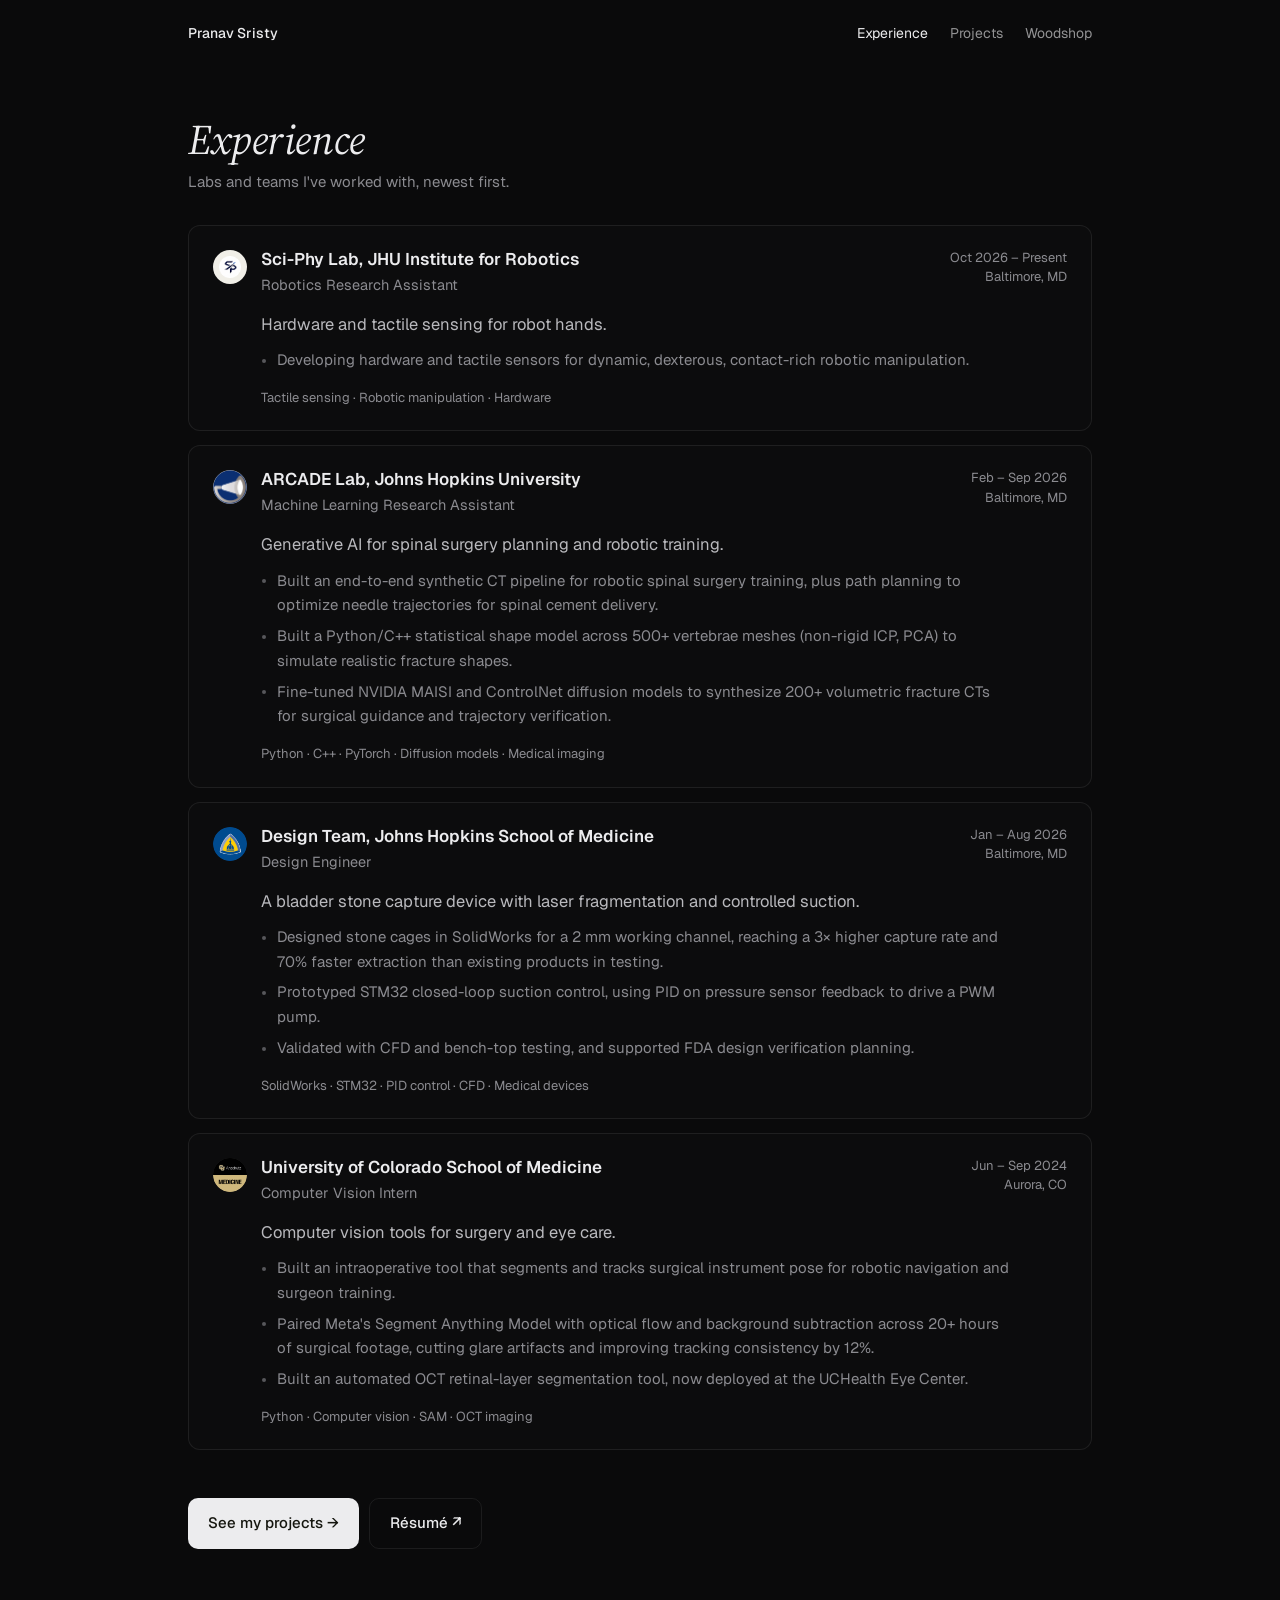
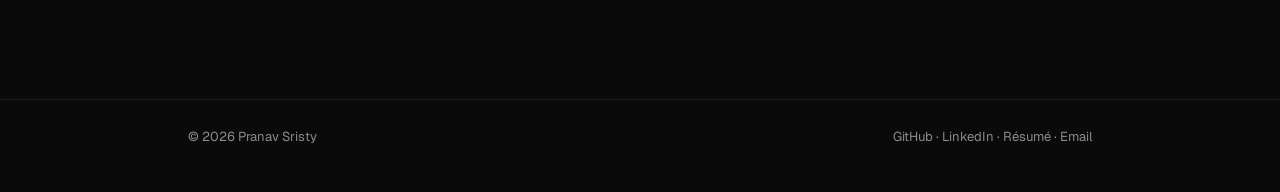
==== commit 1f86e37e: "small changes" ====
--- a/experience.html
+++ b/experience.html
@@ -7,8 +7,8 @@
   <meta name="description" content="Experience and education of Pranav Sristy." />
   <link rel="preconnect" href="https://fonts.googleapis.com" />
   <link rel="preconnect" href="https://fonts.gstatic.com" crossorigin />
-  <link href="https://fonts.googleapis.com/css2?family=Source+Serif+4:opsz,wght@8..60,400;8..60,500&family=Geist:wght@400..600&display=swap" rel="stylesheet" />
-  <link rel="stylesheet" href="style.css?v=14" />
+  <link href="https://fonts.googleapis.com/css2?family=Source+Serif+4:ital,opsz,wght@0,8..60,400;0,8..60,500;1,8..60,400&family=Geist:wght@400..600&display=swap" rel="stylesheet" />
+  <link rel="stylesheet" href="style.css?v=16" />
 </head>
 <body class="inner">
   <header class="site-header">
@@ -27,11 +27,10 @@
 
     <!-- ============ ROLE ============
          Copy an <article> to add another. The id must match the link on the home page (index.html). -->
+    <div class="roles">
     <article class="role reveal" id="sciphy">
-      <div class="side"><div class="logo light"><img src="images/sciphy2.png" alt="Sci-Phy Lab"></div><span class="meta"><span class="now">● Current</span><br>Oct 2026 – Present<br>Baltimore, MD</span></div>
-      <div>
-        <h2>Sci-Phy Lab, JHU Institute for Robotics</h2>
-        <div class="title">Robotics Research Assistant</div>
+      <div class="role-top"><div class="logo light"><img src="images/sciphy2.png" alt="Sci-Phy Lab"></div><div class="role-name"><h2>Sci-Phy Lab, JHU Institute for Robotics</h2><div class="title">Robotics Research Assistant</div></div><div class="role-when">Oct 2026 – Present<br>Baltimore, MD</div></div>
+      <div class="role-body">
         <p class="summary">Hardware and tactile sensing for robot hands.</p>
         <ul>
           <li>Developing hardware and tactile sensors for dynamic, dexterous, contact-rich robotic manipulation.</li>
@@ -41,10 +40,8 @@
     </article>
 
     <article class="role reveal" id="arcade">
-      <div class="side"><div class="logo"><img src="images/arcade_img.png" alt="ARCADE Lab"></div><span class="meta">Feb – Sep 2026<br>Baltimore, MD</span></div>
-      <div>
-        <h2>ARCADE Lab, Johns Hopkins University</h2>
-        <div class="title">Machine Learning Research Assistant</div>
+      <div class="role-top"><div class="logo"><img src="images/arcade_img.png" alt="ARCADE Lab"></div><div class="role-name"><h2>ARCADE Lab, Johns Hopkins University</h2><div class="title">Machine Learning Research Assistant</div></div><div class="role-when">Feb – Sep 2026<br>Baltimore, MD</div></div>
+      <div class="role-body">
         <p class="summary">Generative AI for spinal surgery planning and robotic training.</p>
         <ul>
           <li>Built an end-to-end synthetic CT pipeline for robotic spinal surgery training, plus path planning to optimize needle trajectories for spinal cement delivery.</li>
@@ -56,10 +53,8 @@
     </article>
 
     <article class="role reveal" id="design-team">
-      <div class="side"><div class="logo"><img src="images/cropped_circle_image.png" alt="JHU Design Team"></div><span class="meta">Jan – Aug 2026<br>Baltimore, MD</span></div>
-      <div>
-        <h2>Design Team, Johns Hopkins School of Medicine</h2>
-        <div class="title">Design Engineer</div>
+      <div class="role-top"><div class="logo"><img src="images/cropped_circle_image.png" alt="JHU Design Team"></div><div class="role-name"><h2>Design Team, Johns Hopkins School of Medicine</h2><div class="title">Design Engineer</div></div><div class="role-when">Jan – Aug 2026<br>Baltimore, MD</div></div>
+      <div class="role-body">
         <p class="summary">A bladder stone capture device with laser fragmentation and controlled suction.</p>
         <ul>
           <li>Designed stone cages in SolidWorks for a 2 mm working channel, reaching a 3× higher capture rate and 70% faster extraction than existing products in testing.</li>
@@ -71,10 +66,8 @@
     </article>
 
     <article class="role reveal" id="cu-medicine">
-      <div class="side"><div class="logo"><img src="images/cu-anschutz.png" alt="University of Colorado School of Medicine"></div><span class="meta">Jun – Sep 2024<br>Aurora, CO</span></div>
-      <div>
-        <h2>University of Colorado School of Medicine</h2>
-        <div class="title">Computer Vision Intern</div>
+      <div class="role-top"><div class="logo"><img src="images/cu-anschutz.png" alt="University of Colorado School of Medicine"></div><div class="role-name"><h2>University of Colorado School of Medicine</h2><div class="title">Computer Vision Intern</div></div><div class="role-when">Jun – Sep 2024<br>Aurora, CO</div></div>
+      <div class="role-body">
         <p class="summary">Computer vision tools for surgery and eye care.</p>
         <ul>
           <li>Built an intraoperative tool that segments and tracks surgical instrument pose for robotic navigation and surgeon training.</li>
@@ -84,6 +77,7 @@
         <p class="stack">Python · Computer vision · SAM · OCT imaging</p>
       </div>
     </article>
+    </div>
 
     <div class="reveal" style="padding:24px 0 40px;display:flex;gap:10px;flex-wrap:wrap">
       <a class="btn" href="projects.html">See my projects →</a>
@@ -97,6 +91,7 @@
       <span><a href="https://github.com/yourusername" target="_blank" rel="noopener">GitHub</a> · <a href="https://linkedin.com/in/yourusername" target="_blank" rel="noopener">LinkedIn</a> · <a href="resume.pdf" target="_blank">Résumé</a> · <a href="mailto:you@email.com">Email</a></span>
     </div>
   </footer>
-  <script src="main.js?v=14"></script>
+  <script src="ribbon.js?v=16"></script>
+  <script src="main.js?v=16"></script>
 </body>
 </html>
--- a/style.css
+++ b/style.css
@@ -158,20 +158,23 @@
 .site-footer .wrap { padding-top: 26px; padding-bottom: 44px; color: var(--muted); font-size: 13px; display: flex; justify-content: space-between; gap: 12px; flex-wrap: wrap; }
 .site-footer a:hover { color: var(--ink); }
 
-/* ============ EXPERIENCE PAGE ============ */
-.role { display: grid; grid-template-columns: 170px 1fr; gap: 32px; padding: 44px 0; scroll-margin-top: 90px; }
-.role:first-child { padding-top: 24px; }
-.role .side { display: flex; flex-direction: column; gap: 12px; }
-.role .side .logo { width: 56px; height: 56px; }
-.role .now { color: var(--accent); }
-.role h2 { font-family: var(--serif); font-weight: 500; font-size: 21px; line-height: 1.15; }
-.role .title { color: var(--accent); margin-top: 4px; font-size: 15px; }
-.role .summary { margin-top: 14px; max-width: 60ch; }
-.role ul { list-style: none; margin-top: 14px; display: grid; gap: 8px; max-width: 60ch; }
-.role li { position: relative; padding-left: 20px; color: var(--muted); }
-.role li::before { content: ""; position: absolute; left: 2px; top: .7em; width: 6px; height: 6px; border-radius: 50%; background: var(--accent); opacity: .7; }
-
-:target.role h2 { color: var(--accent); transition: color 1.2s; }
+/* ============ EXPERIENCE PAGE: quiet bordered rows ============ */
+.roles { display: grid; gap: 14px; }
+.role { border: 1px solid var(--line); border-radius: 12px; background: rgba(255, 255, 255, .012); padding: 22px 24px; scroll-margin-top: 90px; transition: border-color .3s; }
+.role:hover { border-color: rgba(255, 255, 255, .14); }
+.role-top { display: flex; align-items: flex-start; gap: 14px; }
+.role-top .logo { width: 34px; height: 34px; margin-top: 2px; }
+.role-name { flex: 1; min-width: 0; }
+.role h2 { font-family: var(--sans); font-weight: 600; font-size: 17px; line-height: 1.3; }
+.role .title { color: var(--muted); margin-top: 3px; font-size: 14.5px; }
+.role-when { text-align: right; font-size: 13px; line-height: 1.5; color: var(--muted); white-space: nowrap; }
+.role-body { padding-left: 48px; }
+.role .summary { margin-top: 14px; color: #b9b9bd; max-width: 68ch; }
+.role ul { list-style: none; margin-top: 10px; display: grid; gap: 6px; max-width: 68ch; }
+.role li { position: relative; padding-left: 16px; color: var(--muted); font-size: 15px; }
+.role li::before { content: ""; position: absolute; left: 1px; top: .72em; width: 4px; height: 4px; border-radius: 50%; background: currentColor; opacity: .6; }
+.role .stack { font-size: 13px; margin-top: 14px; }
+:target.role { border-color: rgba(120, 160, 255, .35); }
 
 /* ============ PROJECT PAGE ============ */
 .facts { display: grid; grid-template-columns: repeat(4, 1fr); gap: 24px; margin-top: 8px; }
@@ -251,40 +254,60 @@
 .lb-close { position: absolute; top: 14px; right: 14px; z-index: 2; background: rgba(0, 0, 0, .35); }
 
 /* ============ LANDING (index.html): ink mountains on paper, one screen ============ */
-body.landing { --page: #f2eee6; --ink: #1b1a18; --hero-ink: #1b1a18; height: 100svh; overflow: hidden; color-scheme: light; font-family: var(--serif); }
+body.landing { --page: #f2eee6; --ink: #1b1a18; --hero-ink: #1b1a18; height: 100svh; overflow: hidden; color-scheme: light; }
 body.landing ::selection { background: #1b1a18; color: #f2eee6; }
 .ink-hero { position: relative; height: 100svh; overflow: hidden; }
 .ink { position: absolute; inset: 0; width: 100%; height: 100%; display: block; touch-action: pan-y; }
 /* a little paper grain over everything */
 .ink-hero::after { content: ""; position: absolute; inset: 0; pointer-events: none; opacity: .08; mix-blend-mode: multiply;
   background-image: url("data:image/svg+xml,%3Csvg xmlns='http://www.w3.org/2000/svg' width='180' height='180'%3E%3Cfilter id='n'%3E%3CfeTurbulence type='fractalNoise' baseFrequency='.85' numOctaves='2' stitchTiles='stitch'/%3E%3C/filter%3E%3Crect width='100%25' height='100%25' filter='url(%23n)'/%3E%3C/svg%3E"); }
-.landing .intro { position: absolute; left: 0; right: 0; top: 24%; z-index: 2; pointer-events: none; }
-.landing .intro > * { max-width: 30rem; pointer-events: auto; }
-.landing .intro h1 { font-family: var(--serif); font-weight: 500; font-size: 22px; line-height: 1.25; margin-bottom: 14px; }
-.landing .intro p { font-size: 16px; line-height: 1.6; opacity: .85; }
-.landing .intro p + p { margin-top: 4px; }
-.landing .intro a { background: linear-gradient(currentColor, currentColor) 0 100% / 100% 1px no-repeat; padding-bottom: 1px; transition: background-size .3s var(--ease-out); }
+.landing .intro { position: absolute; left: 0; right: 0; top: 17%; z-index: 2; pointer-events: none; }
+.landing .intro > * { max-width: 35rem; pointer-events: auto; }
+.landing .hello { display: flex; align-items: center; gap: 14px; margin-bottom: 16px; }
+.landing .intro h1 { font-family: var(--serif); font-style: italic; font-weight: 400; font-size: 30px; line-height: 1.2; letter-spacing: -.01em; white-space: nowrap; }
+/* while the greeting assembles, unsettled letters are survey marks in ink or blue */
+.landing h1 .g { display: inline-block; font-style: normal; font-size: .82em; opacity: .7; }
+.landing h1 .g.b { color: #3a60aa; }
+.landing h1 .g.m { color: #8a8476; }
+.avatar { width: 44px; height: 44px; border-radius: 50%; flex-shrink: 0; overflow: hidden; display: grid; place-items: center;
+  border: 1px solid rgba(27, 26, 24, .35); background: #e9e4d8; font-size: 13px; letter-spacing: .04em; color: rgba(27, 26, 24, .6); }
+.avatar img { width: 100%; height: 100%; object-fit: cover; filter: grayscale(.15); }
+.landing .intro .links { display: flex; gap: 20px; margin-top: 18px; font-size: 14.5px; }
+.landing .intro p { font-size: 15px; line-height: 1.55; opacity: .82; }
+.landing .intro p + p { margin-top: 9px; }
+.landing .intro a { font-weight: 500; opacity: 1; background: linear-gradient(currentColor, currentColor) 0 100% / 100% 1px no-repeat; padding-bottom: 1px; transition: background-size .3s var(--ease-out); }
 .landing .intro a:hover { background-size: 0 1px; background-position: 100% 100%; }
 .landing .site-header nav { gap: 22px; }
 .landing .site-header nav a { opacity: .8; }
 .site-header .sep { width: 1px; height: 13px; background: currentColor; opacity: .28; }
 .site-header nav .ext { font-size: 13.5px; }
+.landing .ribbon { position: fixed; inset: 0; width: 100%; height: 100%; z-index: 1; pointer-events: none; }
 .colophon { position: absolute; left: 0; right: 0; bottom: 24px; z-index: 2; display: flex; justify-content: space-between; font-size: 12.5px; opacity: .5; pointer-events: none; }
 
-/* ============ INNER PAGES: plain charcoal, one soft light following the cursor ============ */
-body.inner { --page: #141416; --ink: #e8e6e1; --muted: #8e8f94; --faint: rgba(255, 255, 255, .04); --line: rgba(255, 255, 255, .08); }
-.cursor-glow { position: fixed; inset: 0; z-index: -1; pointer-events: none;
-  background: radial-gradient(340px circle at var(--wx, 70%) var(--wy, 10%), rgba(232, 176, 120, .075), transparent 70%),
-              radial-gradient(560px circle at var(--cx, 70%) var(--cy, 10%), rgba(110, 146, 196, .06), transparent 70%); }
+/* ============ INNER PAGES: near black, quiet rows, a thin blue ribbon trails the cursor ============ */
+body.inner { --page: #0a0a0b; --ink: #ececee; --muted: #8b8b90; --faint: rgba(255, 255, 255, .035); --line: rgba(255, 255, 255, .075); --accent: #8fb4ff; --max: 60rem; }
+body.inner ::selection { background: rgba(110, 150, 230, .4); color: #fff; }
+.ribbon { position: fixed; inset: 0; width: 100%; height: 100%; z-index: 0; pointer-events: none; }
+.inner main, .inner .site-footer { position: relative; z-index: 1; }
 .inner .site-header { position: sticky; color: var(--ink); background: transparent; }
 .inner .site-header.solid { background: color-mix(in srgb, var(--page) 86%, transparent); backdrop-filter: blur(14px); -webkit-backdrop-filter: blur(14px); box-shadow: 0 1px 0 var(--line); }
+.inner .site-header nav a { opacity: .6; }
+.inner .site-header nav a:hover, .inner .site-header nav a.active { opacity: 1; }
+.inner .site-header nav a.active::after { display: none; }
 .inner main { padding-top: 0; }
-.page-head { padding: 56px 0 32px; }
-.page-head h1 { font-family: var(--serif); font-weight: 500; font-size: clamp(26px, 2.6vw, 32px); line-height: 1.15; }
-.page-head p { color: var(--muted); margin-top: 10px; max-width: 52ch; }
+.page-head { padding: 48px 0 30px; }
+.page-head h1 { font-family: var(--serif); font-style: italic; font-weight: 400; font-size: clamp(32px, 3.4vw, 42px); line-height: 1.1; letter-spacing: -.01em; }
+.page-head p { color: var(--muted); margin-top: 8px; max-width: 52ch; font-size: 15px; }
 .page-head .back { color: var(--muted); opacity: 1; margin-bottom: 20px; }
 .page-head .back:hover { color: var(--ink); }
-.inner .site-footer { margin-top: 60px; }
+.inner .site-footer { margin-top: 70px; }
+/* project rows get the same bordered treatment */
+.inner .cards { gap: 14px; }
+.inner .card { margin: 0; padding: 16px; border: 1px solid var(--line); border-radius: 12px; background: rgba(255, 255, 255, .012); grid-template-columns: 200px 1fr; transition: border-color .3s; }
+.inner .card:hover { background: rgba(255, 255, 255, .012); border-color: rgba(255, 255, 255, .14); }
+.inner .card b { font-family: var(--sans); font-weight: 600; font-size: 17px; }
+.inner .card:hover b { color: var(--ink); }
+.inner .card .img { border-radius: 8px; }
 
 /* ============ RESPONSIVE ============ */
 @media (max-width: 760px) {
@@ -292,16 +315,21 @@
   .site-header nav { gap: 14px; }
   .site-header nav .hide-sm, .when { display: none; }
   .site-header nav .ext, .site-header .sep { display: none; }
-  .landing .intro { top: 18%; }
-  .landing .intro p { font-size: 15px; }
+  .landing .intro { top: 14%; }
+  .landing .intro p { font-size: 14px; }
+  .landing .intro h1 { font-size: 26px; }
   .hero-text { top: 16%; }
   .scene-hero.short .hero-text { top: 92px; }
   .card { grid-template-columns: 1fr; gap: 14px; }
   .xp-row { grid-template-columns: 44px 1fr; }
   .xp-row .meta { grid-column: 2; }
   .shop-row { grid-template-columns: 1fr; gap: 24px; }
-  .role, .article { grid-template-columns: 1fr; gap: 16px; }
-  .role .side { flex-direction: row; align-items: center; }
+  .article { grid-template-columns: 1fr; gap: 16px; }
+  .role { padding: 18px; }
+  .role-top { flex-wrap: wrap; }
+  .role-when { text-align: left; width: 100%; padding-left: 48px; }
+  .role-body { padding-left: 0; }
+  .inner .card { grid-template-columns: 1fr; }
   .toc { display: none; }
   .facts { grid-template-columns: repeat(2, 1fr); }
   .stats, .duo { grid-template-columns: 1fr; }
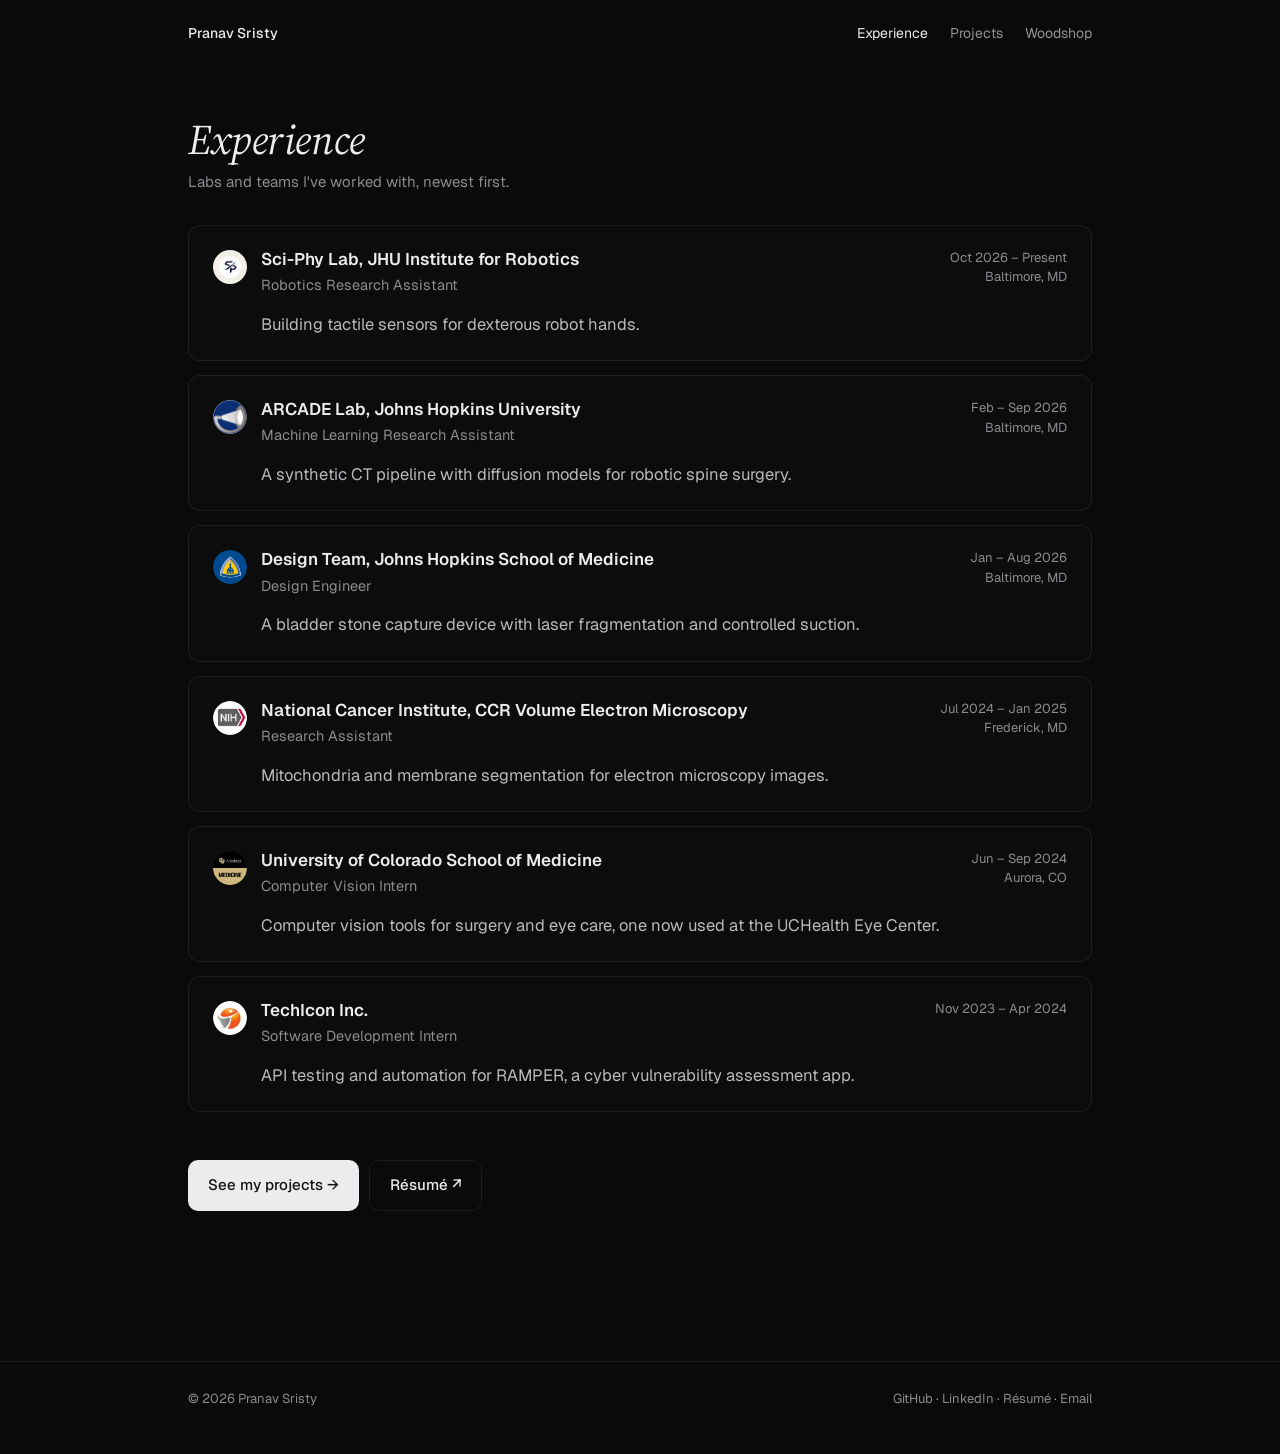
==== commit 7e2e47e4: "made description changes" ====
--- a/experience.html
+++ b/experience.html
@@ -8,7 +8,7 @@
   <link rel="preconnect" href="https://fonts.googleapis.com" />
   <link rel="preconnect" href="https://fonts.gstatic.com" crossorigin />
   <link href="https://fonts.googleapis.com/css2?family=Source+Serif+4:ital,opsz,wght@0,8..60,400;0,8..60,500;1,8..60,400&family=Geist:wght@400..600&display=swap" rel="stylesheet" />
-  <link rel="stylesheet" href="style.css?v=16" />
+  <link rel="stylesheet" href="style.css?v=17" />
 </head>
 <body class="inner">
   <header class="site-header">
@@ -31,24 +31,14 @@
     <article class="role reveal" id="sciphy">
       <div class="role-top"><div class="logo light"><img src="images/sciphy2.png" alt="Sci-Phy Lab"></div><div class="role-name"><h2>Sci-Phy Lab, JHU Institute for Robotics</h2><div class="title">Robotics Research Assistant</div></div><div class="role-when">Oct 2026 – Present<br>Baltimore, MD</div></div>
       <div class="role-body">
-        <p class="summary">Hardware and tactile sensing for robot hands.</p>
-        <ul>
-          <li>Developing hardware and tactile sensors for dynamic, dexterous, contact-rich robotic manipulation.</li>
-        </ul>
-        <p class="stack">Tactile sensing · Robotic manipulation · Hardware</p>
+        <p class="summary">Building tactile sensors for dexterous robot hands.</p>
       </div>
     </article>
 
     <article class="role reveal" id="arcade">
       <div class="role-top"><div class="logo"><img src="images/arcade_img.png" alt="ARCADE Lab"></div><div class="role-name"><h2>ARCADE Lab, Johns Hopkins University</h2><div class="title">Machine Learning Research Assistant</div></div><div class="role-when">Feb – Sep 2026<br>Baltimore, MD</div></div>
       <div class="role-body">
-        <p class="summary">Generative AI for spinal surgery planning and robotic training.</p>
-        <ul>
-          <li>Built an end-to-end synthetic CT pipeline for robotic spinal surgery training, plus path planning to optimize needle trajectories for spinal cement delivery.</li>
-          <li>Built a Python/C++ statistical shape model across 500+ vertebrae meshes (non-rigid ICP, PCA) to simulate realistic fracture shapes.</li>
-          <li>Fine-tuned NVIDIA MAISI and ControlNet diffusion models to synthesize 200+ volumetric fracture CTs for surgical guidance and trajectory verification.</li>
-        </ul>
-        <p class="stack">Python · C++ · PyTorch · Diffusion models · Medical imaging</p>
+        <p class="summary">A synthetic CT pipeline with diffusion models for robotic spine surgery.</p>
       </div>
     </article>
 
@@ -56,25 +46,26 @@
       <div class="role-top"><div class="logo"><img src="images/cropped_circle_image.png" alt="JHU Design Team"></div><div class="role-name"><h2>Design Team, Johns Hopkins School of Medicine</h2><div class="title">Design Engineer</div></div><div class="role-when">Jan – Aug 2026<br>Baltimore, MD</div></div>
       <div class="role-body">
         <p class="summary">A bladder stone capture device with laser fragmentation and controlled suction.</p>
-        <ul>
-          <li>Designed stone cages in SolidWorks for a 2 mm working channel, reaching a 3× higher capture rate and 70% faster extraction than existing products in testing.</li>
-          <li>Prototyped STM32 closed-loop suction control, using PID on pressure sensor feedback to drive a PWM pump.</li>
-          <li>Validated with CFD and bench-top testing, and supported FDA design verification planning.</li>
-        </ul>
-        <p class="stack">SolidWorks · STM32 · PID control · CFD · Medical devices</p>
+      </div>
+    </article>
+
+    <article class="role reveal" id="nci">
+      <div class="role-top"><div class="logo"><img src="images/nih_logo.png" alt="National Cancer Institute"></div><div class="role-name"><h2>National Cancer Institute, CCR Volume Electron Microscopy</h2><div class="title">Research Assistant</div></div><div class="role-when">Jul 2024 – Jan 2025<br>Frederick, MD</div></div>
+      <div class="role-body">
+        <p class="summary">Mitochondria and membrane segmentation for electron microscopy images.</p>
       </div>
     </article>
 
     <article class="role reveal" id="cu-medicine">
       <div class="role-top"><div class="logo"><img src="images/cu-anschutz.png" alt="University of Colorado School of Medicine"></div><div class="role-name"><h2>University of Colorado School of Medicine</h2><div class="title">Computer Vision Intern</div></div><div class="role-when">Jun – Sep 2024<br>Aurora, CO</div></div>
       <div class="role-body">
-        <p class="summary">Computer vision tools for surgery and eye care.</p>
-        <ul>
-          <li>Built an intraoperative tool that segments and tracks surgical instrument pose for robotic navigation and surgeon training.</li>
-          <li>Paired Meta's Segment Anything Model with optical flow and background subtraction across 20+ hours of surgical footage, cutting glare artifacts and improving tracking consistency by 12%.</li>
-          <li>Built an automated OCT retinal-layer segmentation tool, now deployed at the UCHealth Eye Center.</li>
-        </ul>
-        <p class="stack">Python · Computer vision · SAM · OCT imaging</p>
+        <p class="summary">Computer vision tools for surgery and eye care, one now used at the UCHealth Eye Center.</p>
+      </div>
+    </article>
+    <article class="role reveal" id="techicon">
+      <div class="role-top"><div class="logo"><img src="images/techicon.png" alt="TechIcon"></div><div class="role-name"><h2>TechIcon Inc.</h2><div class="title">Software Development Intern</div></div><div class="role-when">Nov 2023 – Apr 2024</div></div>
+      <div class="role-body">
+        <p class="summary">API testing and automation for RAMPER, a cyber vulnerability assessment app.</p>
       </div>
     </article>
     </div>
@@ -91,7 +82,7 @@
       <span><a href="https://github.com/yourusername" target="_blank" rel="noopener">GitHub</a> · <a href="https://linkedin.com/in/yourusername" target="_blank" rel="noopener">LinkedIn</a> · <a href="resume.pdf" target="_blank">Résumé</a> · <a href="mailto:you@email.com">Email</a></span>
     </div>
   </footer>
-  <script src="ribbon.js?v=16"></script>
-  <script src="main.js?v=16"></script>
+  <script src="ribbon.js?v=17"></script>
+  <script src="main.js?v=17"></script>
 </body>
 </html>
--- a/style.css
+++ b/style.css
@@ -263,14 +263,14 @@
   background-image: url("data:image/svg+xml,%3Csvg xmlns='http://www.w3.org/2000/svg' width='180' height='180'%3E%3Cfilter id='n'%3E%3CfeTurbulence type='fractalNoise' baseFrequency='.85' numOctaves='2' stitchTiles='stitch'/%3E%3C/filter%3E%3Crect width='100%25' height='100%25' filter='url(%23n)'/%3E%3C/svg%3E"); }
 .landing .intro { position: absolute; left: 0; right: 0; top: 17%; z-index: 2; pointer-events: none; }
 .landing .intro > * { max-width: 35rem; pointer-events: auto; }
-.landing .hello { display: flex; align-items: center; gap: 14px; margin-bottom: 16px; }
+.landing .hello { display: flex; align-items: center; gap: 18px; margin-bottom: 16px; }
 .landing .intro h1 { font-family: var(--serif); font-style: italic; font-weight: 400; font-size: 30px; line-height: 1.2; letter-spacing: -.01em; white-space: nowrap; }
 /* while the greeting assembles, unsettled letters are survey marks in ink or blue */
 .landing h1 .g { display: inline-block; font-style: normal; font-size: .82em; opacity: .7; }
 .landing h1 .g.b { color: #3a60aa; }
 .landing h1 .g.m { color: #8a8476; }
-.avatar { width: 44px; height: 44px; border-radius: 50%; flex-shrink: 0; overflow: hidden; display: grid; place-items: center;
-  border: 1px solid rgba(27, 26, 24, .35); background: #e9e4d8; font-size: 13px; letter-spacing: .04em; color: rgba(27, 26, 24, .6); }
+.avatar { width: 64px; height: 64px; border-radius: 50%; flex-shrink: 0; overflow: hidden; display: grid; place-items: center;
+  border: 1px solid rgba(27, 26, 24, .35); background: #e9e4d8; font-size: 16px; letter-spacing: .04em; color: rgba(27, 26, 24, .6); }
 .avatar img { width: 100%; height: 100%; object-fit: cover; filter: grayscale(.15); }
 .landing .intro .links { display: flex; gap: 20px; margin-top: 18px; font-size: 14.5px; }
 .landing .intro p { font-size: 15px; line-height: 1.55; opacity: .82; }
@@ -281,7 +281,6 @@
 .landing .site-header nav a { opacity: .8; }
 .site-header .sep { width: 1px; height: 13px; background: currentColor; opacity: .28; }
 .site-header nav .ext { font-size: 13.5px; }
-.landing .ribbon { position: fixed; inset: 0; width: 100%; height: 100%; z-index: 1; pointer-events: none; }
 .colophon { position: absolute; left: 0; right: 0; bottom: 24px; z-index: 2; display: flex; justify-content: space-between; font-size: 12.5px; opacity: .5; pointer-events: none; }
 
 /* ============ INNER PAGES: near black, quiet rows, a thin blue ribbon trails the cursor ============ */
@@ -318,6 +317,7 @@
   .landing .intro { top: 14%; }
   .landing .intro p { font-size: 14px; }
   .landing .intro h1 { font-size: 26px; }
+  .landing .avatar { width: 52px; height: 52px; font-size: 14px; }
   .hero-text { top: 16%; }
   .scene-hero.short .hero-text { top: 92px; }
   .card { grid-template-columns: 1fr; gap: 14px; }
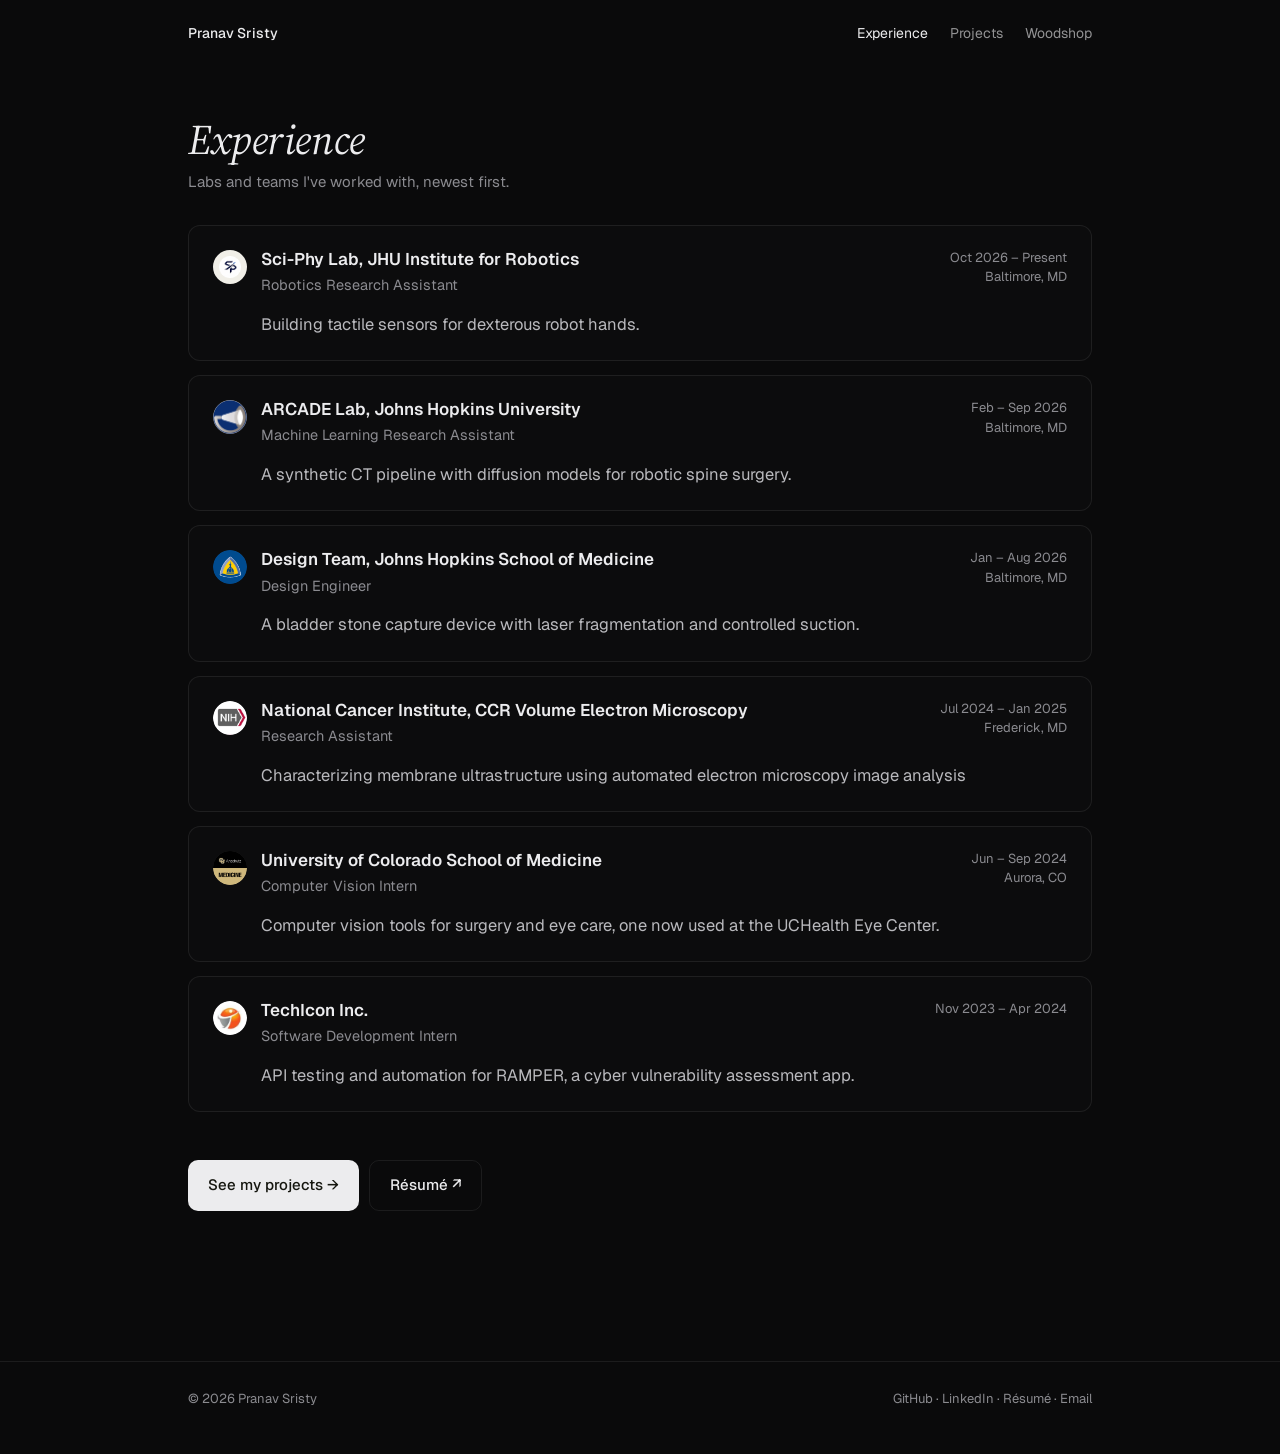
==== commit 6c7381e9: "changed descr" ====
--- a/experience.html
+++ b/experience.html
@@ -52,7 +52,7 @@
     <article class="role reveal" id="nci">
       <div class="role-top"><div class="logo"><img src="images/nih_logo.png" alt="National Cancer Institute"></div><div class="role-name"><h2>National Cancer Institute, CCR Volume Electron Microscopy</h2><div class="title">Research Assistant</div></div><div class="role-when">Jul 2024 – Jan 2025<br>Frederick, MD</div></div>
       <div class="role-body">
-        <p class="summary">Mitochondria and membrane segmentation for electron microscopy images.</p>
+        <p class="summary">Characterizing membrane ultrastructure using automated electron microscopy image analysis</p>
       </div>
     </article>
 
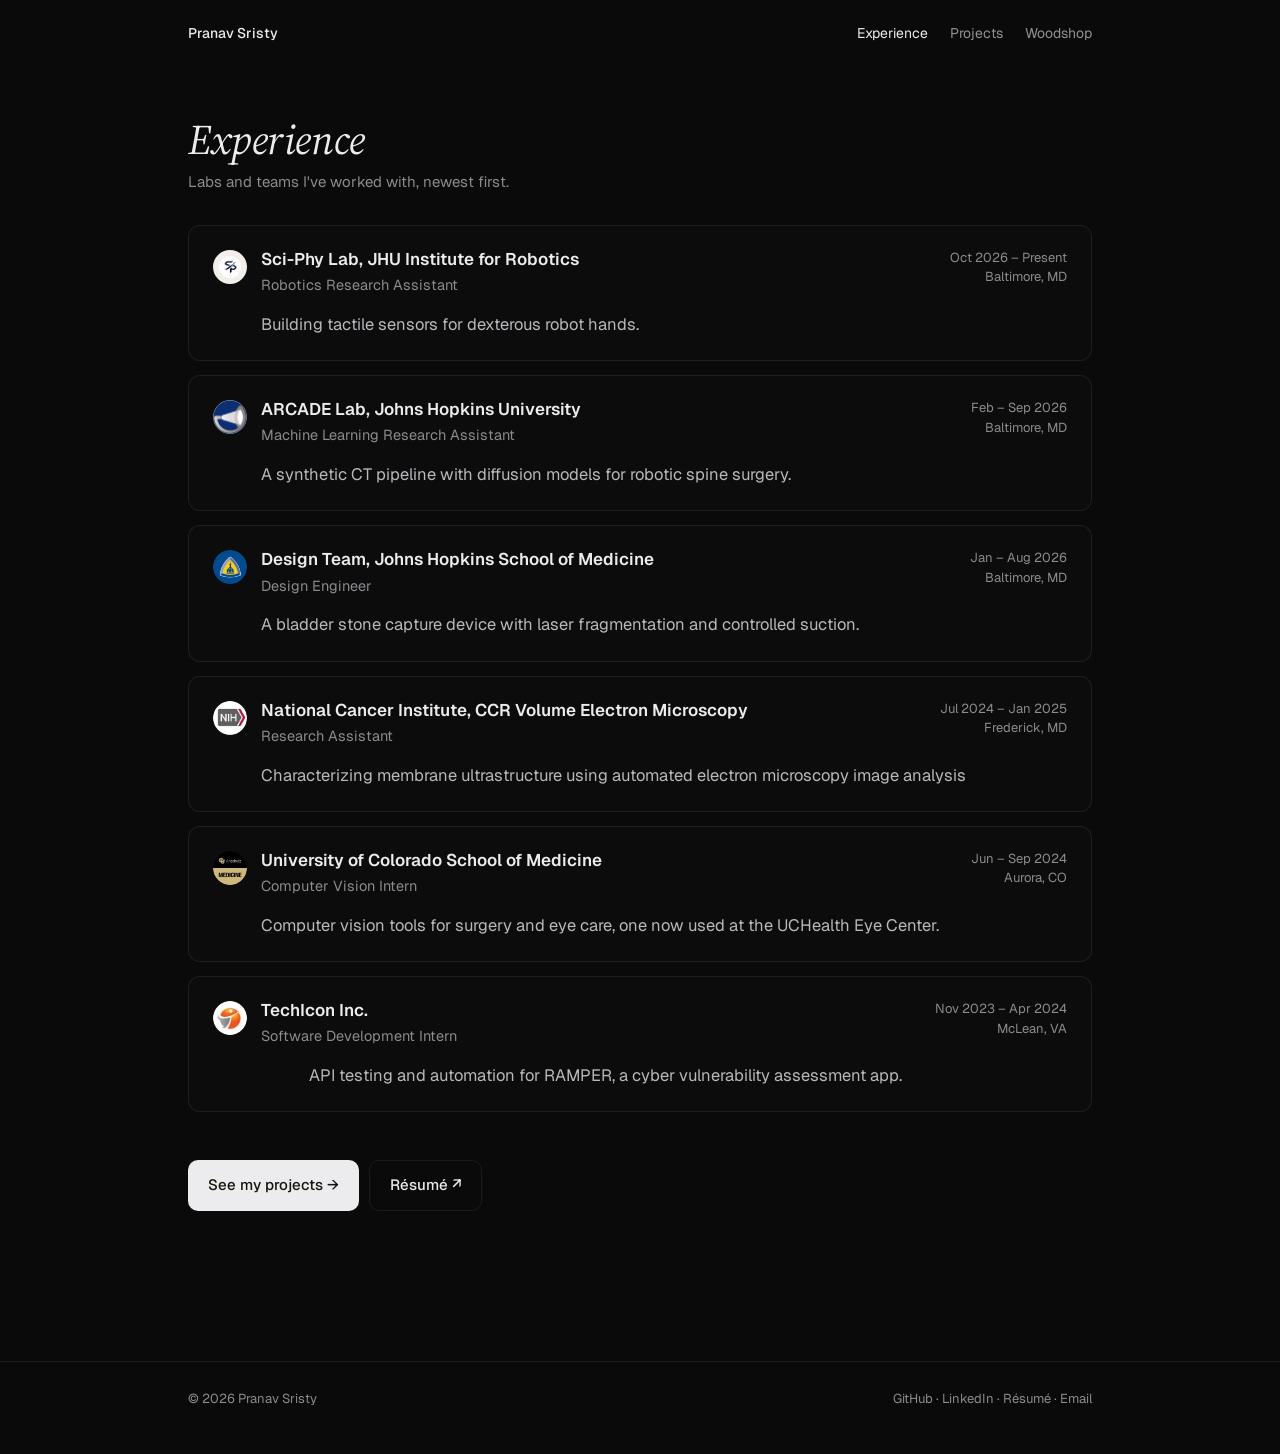
==== commit 1ce2c459: "chnaged date" ====
--- a/experience.html
+++ b/experience.html
@@ -63,7 +63,8 @@
       </div>
     </article>
     <article class="role reveal" id="techicon">
-      <div class="role-top"><div class="logo"><img src="images/techicon.png" alt="TechIcon"></div><div class="role-name"><h2>TechIcon Inc.</h2><div class="title">Software Development Intern</div></div><div class="role-when">Nov 2023 – Apr 2024</div></div>
+      <div class="role-top"><div class="logo"><img src="images/techicon.png" alt="TechIcon"></div><div class="role-name"><h2>TechIcon Inc.</h2><div class="title">Software Development Intern</div></div><div class="role-when">Nov 2023 – Apr 2024<br>McLean, VA</div></div>
+      <div class="role-body">
       <div class="role-body">
         <p class="summary">API testing and automation for RAMPER, a cyber vulnerability assessment app.</p>
       </div>
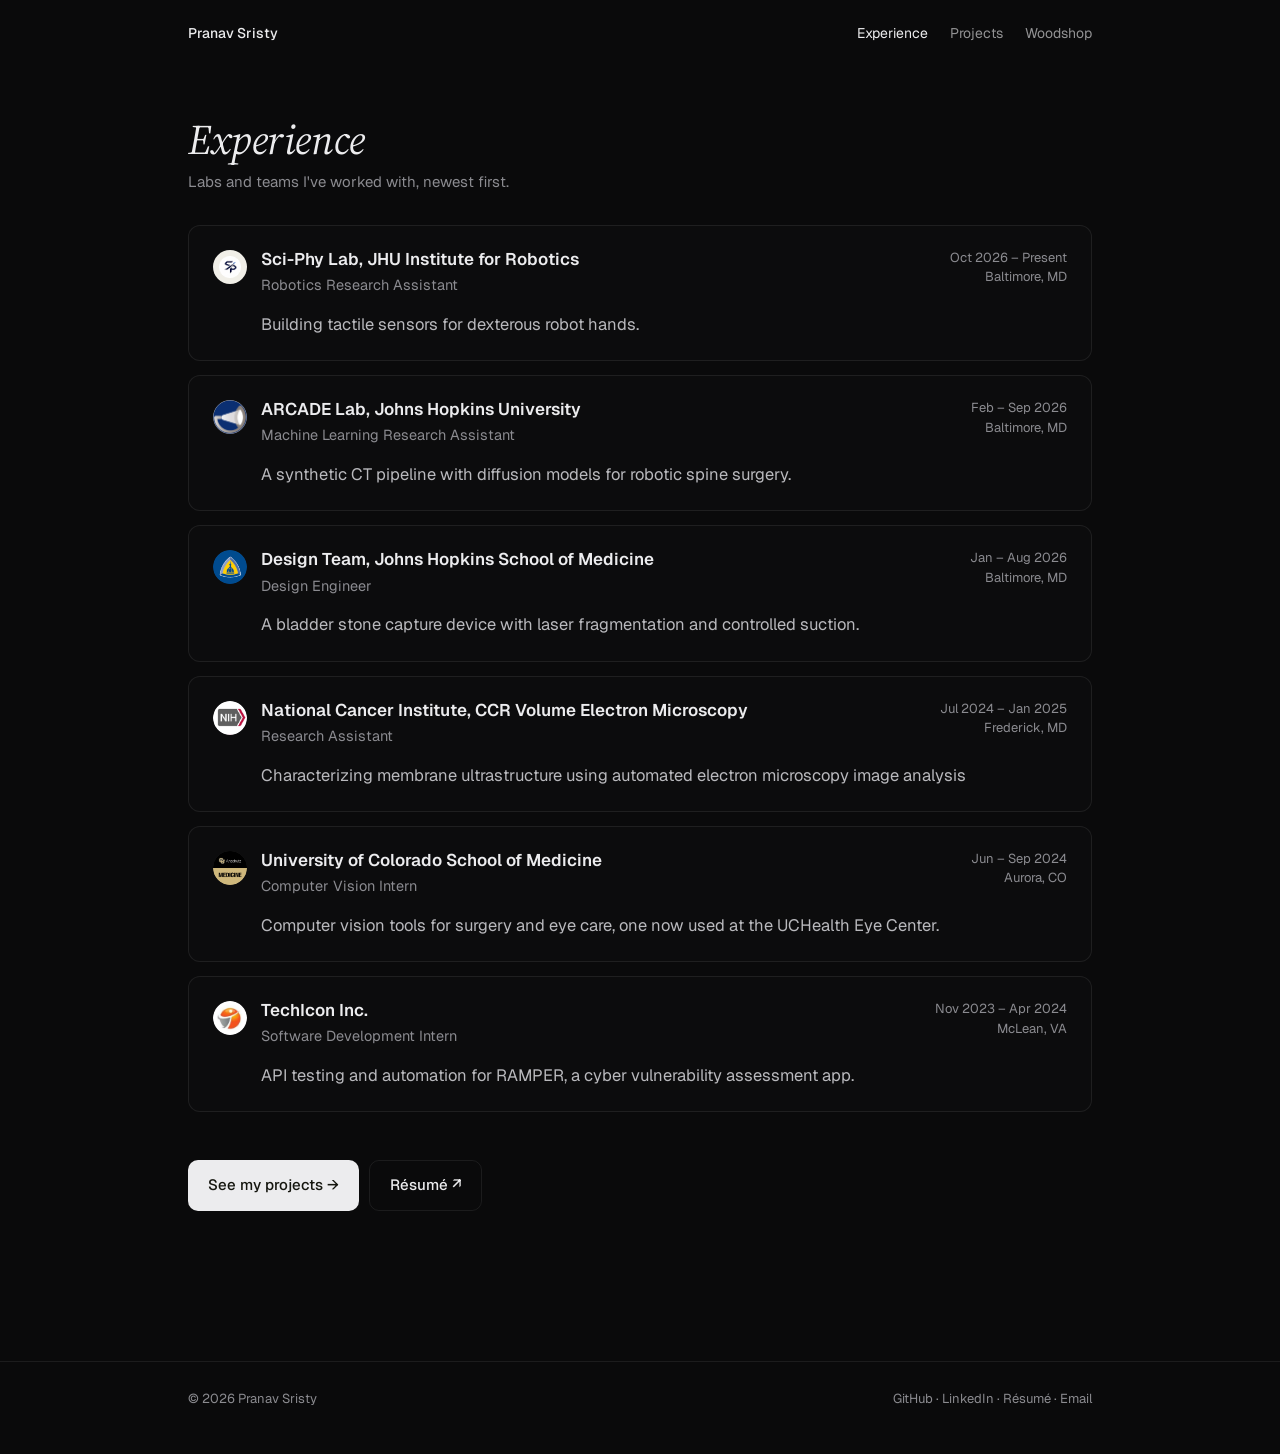
==== commit eb7e6a64: "fixed indent" ====
--- a/experience.html
+++ b/experience.html
@@ -62,9 +62,9 @@
         <p class="summary">Computer vision tools for surgery and eye care, one now used at the UCHealth Eye Center.</p>
       </div>
     </article>
+
     <article class="role reveal" id="techicon">
       <div class="role-top"><div class="logo"><img src="images/techicon.png" alt="TechIcon"></div><div class="role-name"><h2>TechIcon Inc.</h2><div class="title">Software Development Intern</div></div><div class="role-when">Nov 2023 – Apr 2024<br>McLean, VA</div></div>
-      <div class="role-body">
       <div class="role-body">
         <p class="summary">API testing and automation for RAMPER, a cyber vulnerability assessment app.</p>
       </div>
